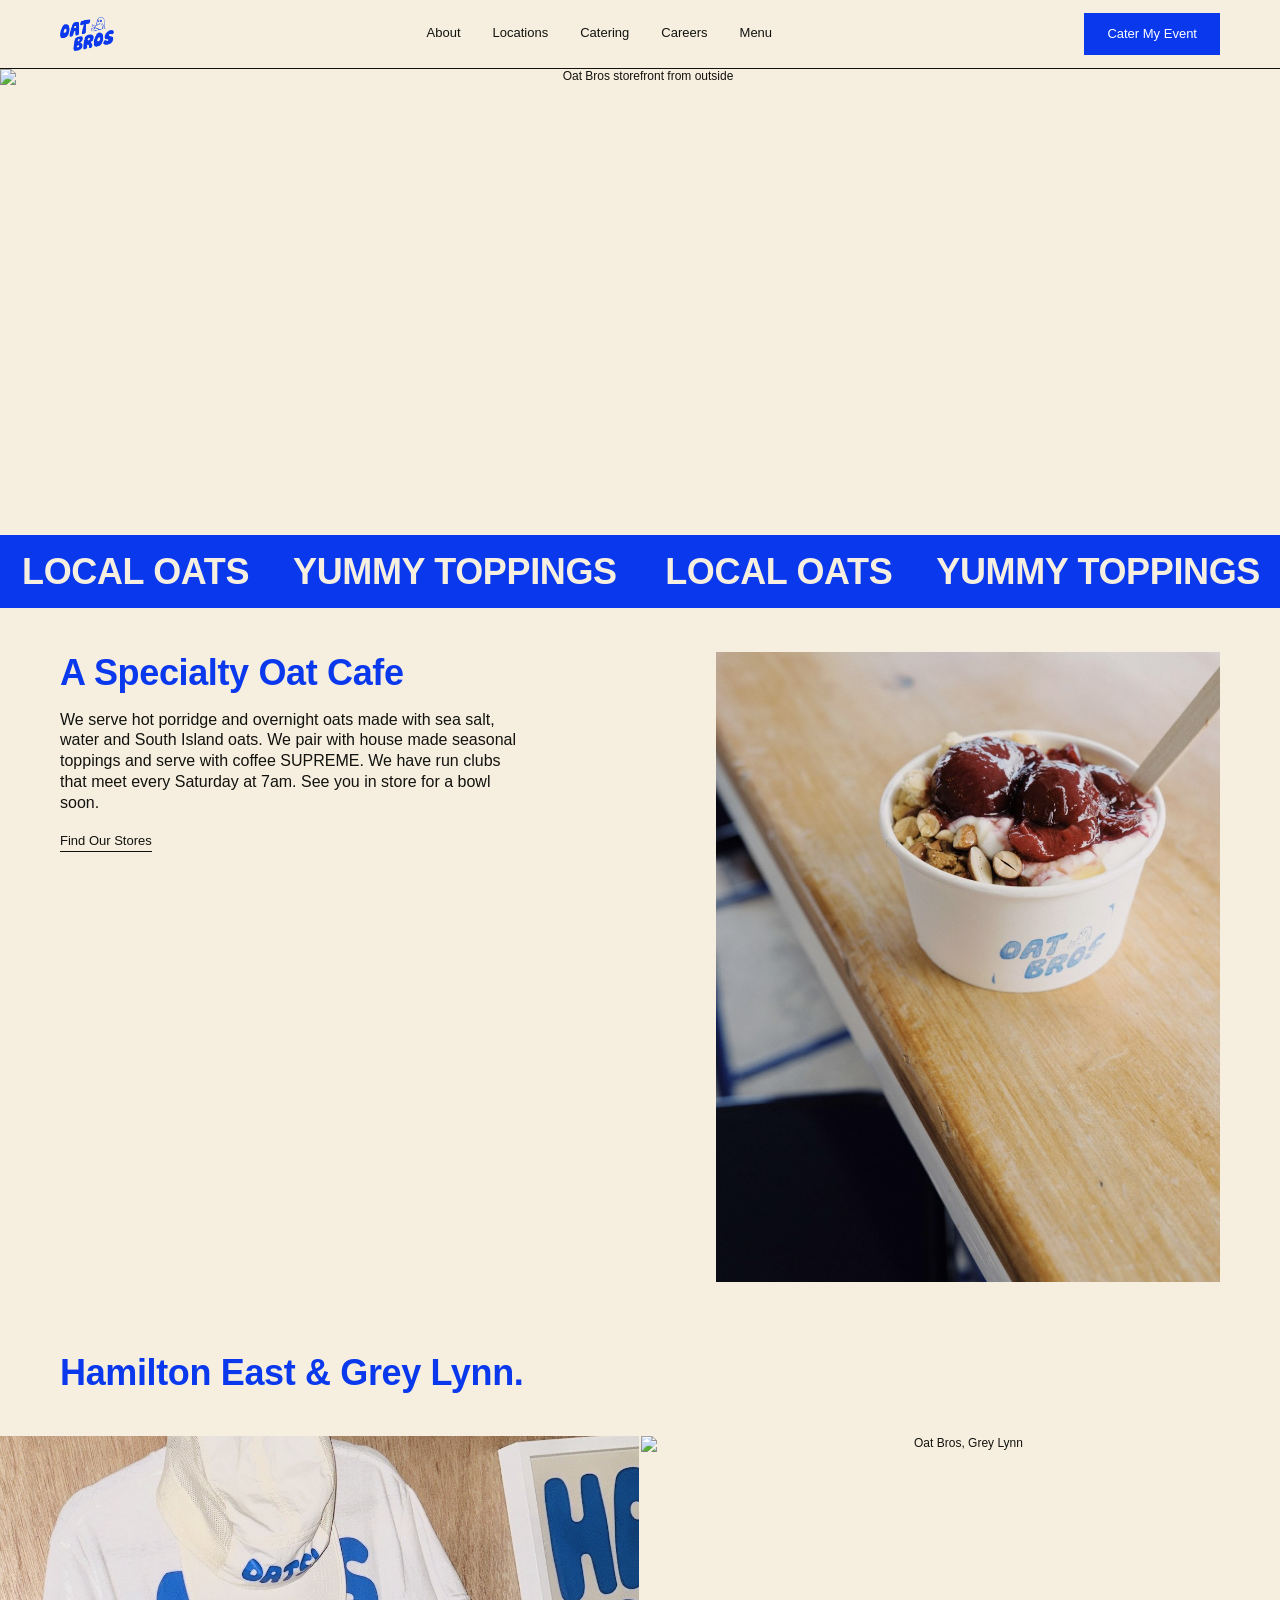
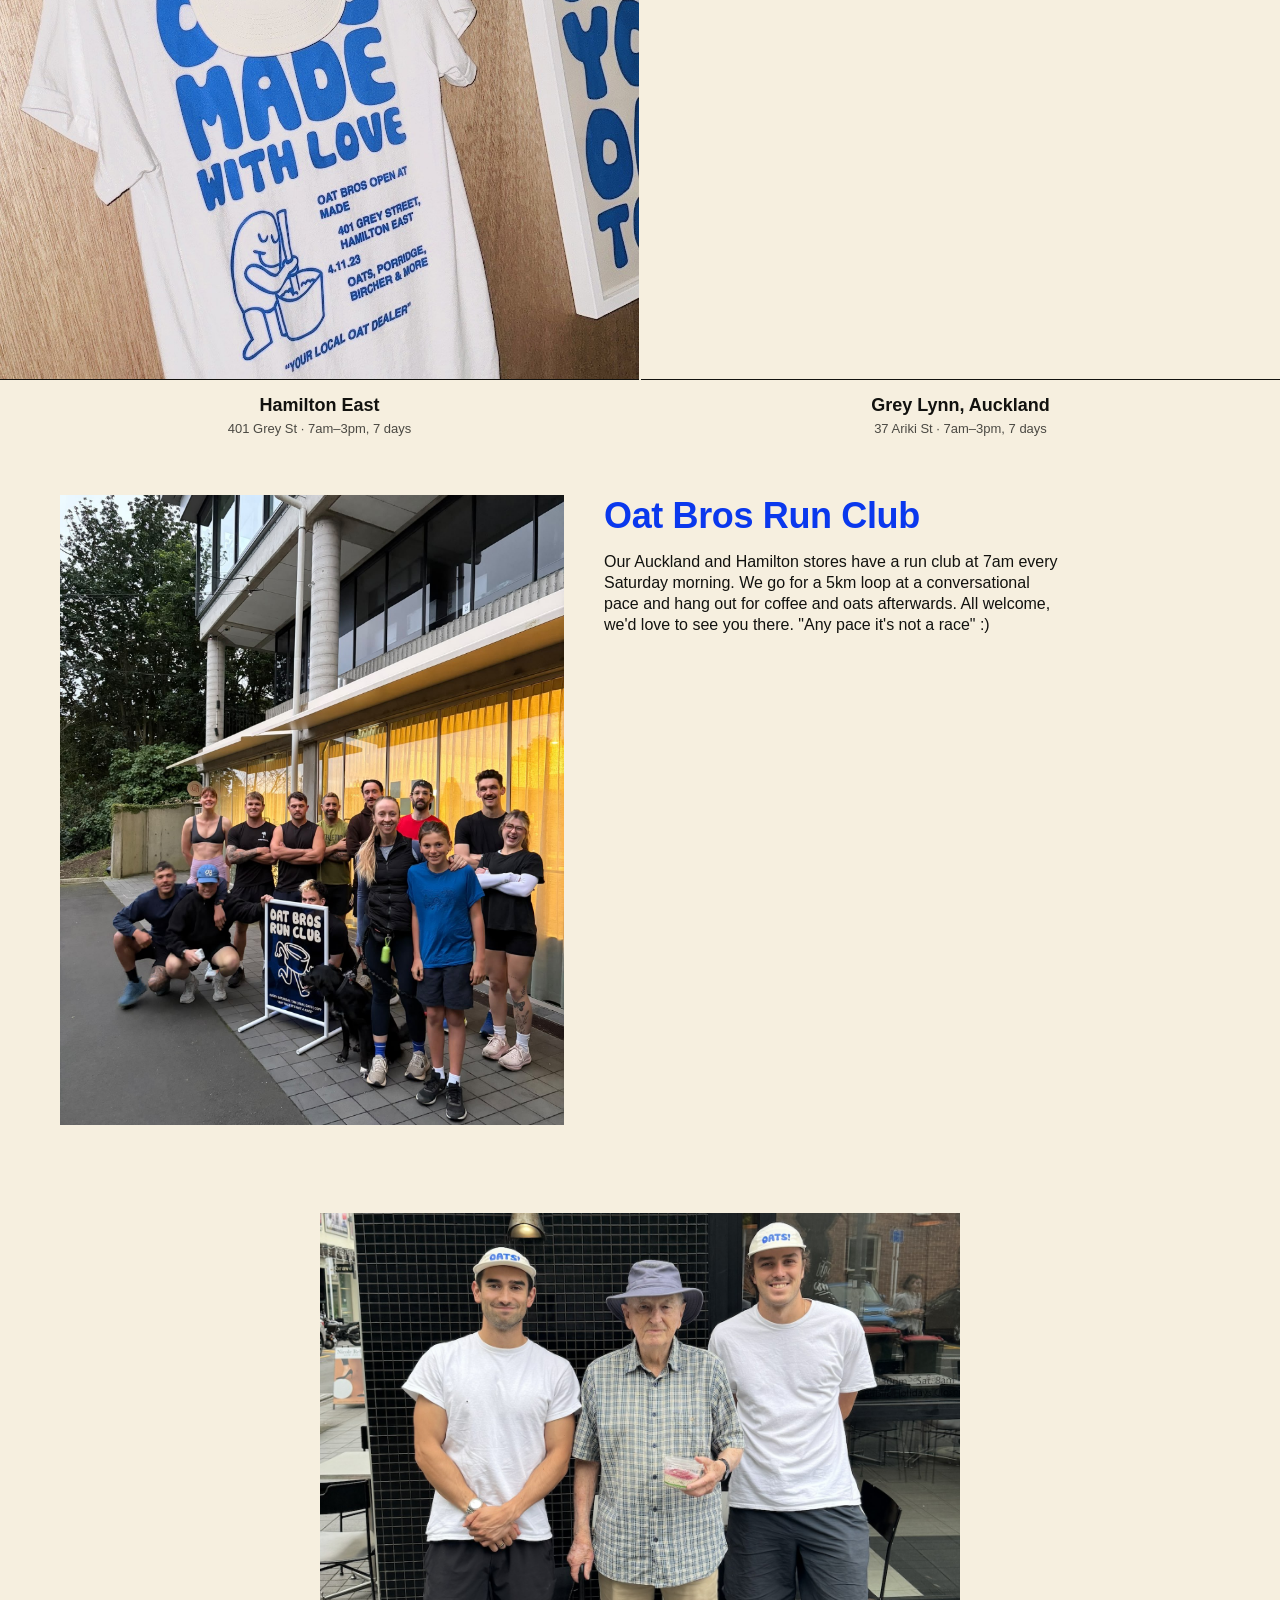
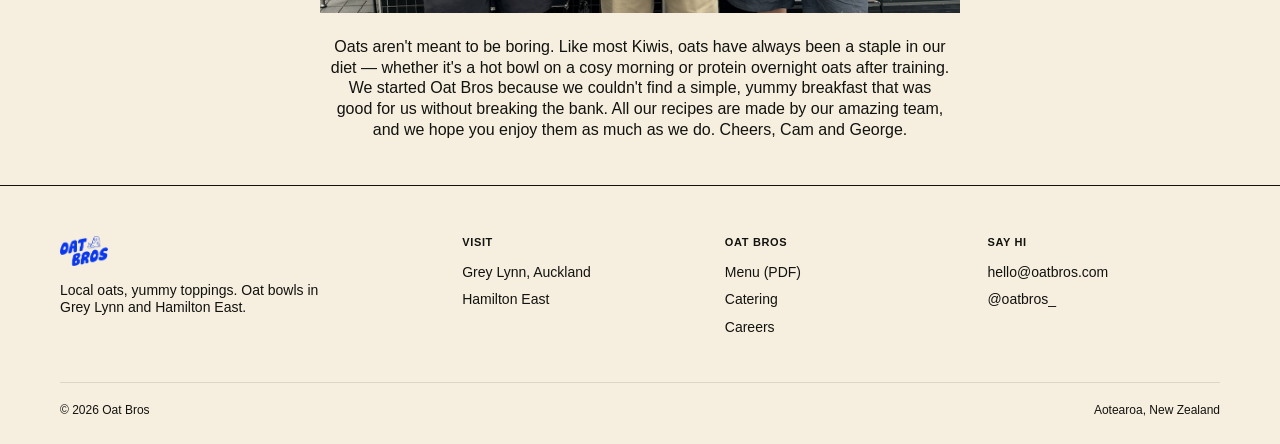
==== index.html @ 848c264b "Add files via upload" ====
<!DOCTYPE html>
<html lang="en">
<head>
<meta charset="UTF-8">
<meta name="viewport" content="width=device-width, initial-scale=1.0">
<title>Oat Bros — Local Oats. Yummy Toppings.</title>
<meta name="description" content="Hot and cold oat bowls and breakfast catering from Oat Bros — Grey Lynn and Hamilton East.">
<link rel="stylesheet" href="styles.css">
</head>
<body>

<header class="site-header">
  <div class="wrap">
    <a href="#top" class="logo"><img src="/oat-bros-logo.png" alt="Oat Bros"></a>
    <nav class="nav">
      <a href="#about">About</a>
      <a href="#locations">Locations</a>
      <a href="catering.html">Catering</a>
      <a href="careers.html">Careers</a>
      <a href="/oat-bros-menu.pdf" target="_blank" rel="noopener">Menu</a>
    </nav>
    <div class="header-cta">
      <a href="catering.html" class="btn btn-solid">Cater My Event</a>
      <button class="nav-toggle" type="button" aria-label="Toggle menu" aria-expanded="false">Menu</button>
    </div>
  </div>
</header>

<div id="top"></div>

<!-- Store photo, full bleed -->
<div class="full-bleed">
  <div class="photo-block hero-photo"><img src="https://lh3.googleusercontent.com/d/1OkxmmoCoTOcYk8L6jcd_DsAcrTyYjWr5=w1800" alt="Oat Bros storefront from outside"></div>
</div>

<!-- Scrolling marquee -->
<div class="marquee">
  <div class="marquee-track">
    <span>LOCAL OATS</span><span>YUMMY TOPPINGS</span>
    <span>LOCAL OATS</span><span>YUMMY TOPPINGS</span>
    <span>LOCAL OATS</span><span>YUMMY TOPPINGS</span>
    <span>LOCAL OATS</span><span>YUMMY TOPPINGS</span>
  </div>
</div>

<!-- About, inset image on the right -->
<section id="about">
  <div class="wrap inset-row img-right">
    <div>
      <h2 class="section-title" style="color:var(--blue);">A Specialty Oat Cafe</h2>
      <p>We serve hot porridge and overnight oats made with sea salt, water and South Island oats. We pair with house made seasonal toppings and serve with coffee SUPREME. We have run clubs that meet every Saturday at 7am. See you in store for a bowl soon.</p>
      <a href="#locations" class="link-arrow">Find Our Stores</a>
    </div>
    <div class="inset-photo"><img src="/oat-bros-bowl-2.jpg" alt="Oat Bros bowl, loaded with toppings"></div>
  </div>
</section>

<!-- Locations, two square full-bleed images -->
<section id="locations" class="section-tight">
  <div class="wrap">
    <h2 class="section-title">Hamilton East & Grey Lynn.</h2>
  </div>
</section>

<div class="full-bleed">
  <div class="location-square-grid">
    <a class="location-block" href="https://maps.google.com/?q=401+Grey+St+Hamilton+East" target="_blank" rel="noopener">
      <div class="photo-block"><img src="/oat-bros-hamilton-v3.jpg" alt="Oat Bros, Hamilton East"></div>
      <div class="location-caption">
        <h3>Hamilton East</h3>
        <p>401 Grey St · 7am–3pm, 7 days</p>
      </div>
    </a>
    <a class="location-block" href="https://maps.google.com/?q=37+Ariki+St+Grey+Lynn+Auckland" target="_blank" rel="noopener">
      <div class="photo-block"><img src="https://lh3.googleusercontent.com/d/19tlBKng0cqEWFcimpjnREJfvPkVw2Rhu=w1200" alt="Oat Bros, Grey Lynn"></div>
      <div class="location-caption">
        <h3>Grey Lynn, Auckland</h3>
        <p>37 Ariki St · 7am–3pm, 7 days</p>
      </div>
    </a>
  </div>
</div>

<!-- Run Club, inset image on the left -->
<section id="run-club">
  <div class="wrap inset-row img-left">
    <div class="inset-photo"><img src="/oat-bros-run-club.jpg" alt="Oat Bros Run Club group photo"></div>
    <div>
      <h2 class="section-title" style="color:var(--blue);">Oat Bros Run Club</h2>
      <p>Our Auckland and Hamilton stores have a run club at 7am every Saturday morning. We go for a 5km loop at a conversational pace and hang out for coffee and oats afterwards. All welcome, we'd love to see you there. "Any pace it's not a race" :)</p>
    </div>
  </div>
</section>

<!-- Second about / story, centered image + paragraph -->
<section id="story" class="story-center">
  <div class="wrap">
    <div class="inset-photo"><img src="/oat-bros-founders.jpg" alt="Oat Bros founders out in Grey Lynn"></div>
    <p>Oats aren't meant to be boring. Like most Kiwis, oats have always been a staple in our diet — whether it's a hot bowl on a cosy morning or protein overnight oats after training. We started Oat Bros because we couldn't find a simple, yummy breakfast that was good for us without breaking the bank. All our recipes are made by our amazing team, and we hope you enjoy them as much as we do. Cheers, Cam and George.</p>
  </div>
</section>

<footer class="site-footer">
  <div class="wrap">
    <div class="footer-grid">
      <div class="footer-col">
        <a href="#top" class="logo"><img src="/oat-bros-logo.png" alt="Oat Bros"></a>
        <p style="margin-top:16px; max-width:260px; color:var(--ink-soft);">Local oats, yummy toppings. Oat bowls in Grey Lynn and Hamilton East.</p>
      </div>
      <div class="footer-col">
        <h5>Visit</h5>
        <a href="#locations">Grey Lynn, Auckland</a>
        <a href="#locations">Hamilton East</a>
      </div>
      <div class="footer-col">
        <h5>Oat Bros</h5>
        <a href="/oat-bros-menu.pdf" target="_blank" rel="noopener">Menu (PDF)</a>
        <a href="catering.html">Catering</a>
        <a href="careers.html">Careers</a>
      </div>
      <div class="footer-col">
        <h5>Say Hi</h5>
        <a href="mailto:hello@oatbros.com">hello@oatbros.com</a>
        <a href="https://instagram.com/oatbros_" target="_blank" rel="noopener">@oatbros_</a>
      </div>
    </div>
    <div class="footer-bottom">
      <span>© 2026 Oat Bros</span>
      <span>Aotearoa, New Zealand</span>
    </div>
  </div>
</footer>

<script>
  var navToggle = document.querySelector('.nav-toggle');
  var siteNav = document.querySelector('.nav');
  if (navToggle && siteNav) {
    navToggle.addEventListener('click', function () {
      var open = siteNav.classList.toggle('nav-open');
      navToggle.setAttribute('aria-expanded', open);
    });
    siteNav.querySelectorAll('a').forEach(function (a) {
      a.addEventListener('click', function () {
        siteNav.classList.remove('nav-open');
        navToggle.setAttribute('aria-expanded', 'false');
      });
    });
  }
</script>

</body>
</html>
---- styles.css ----
/* ===========================================
   Oat Bros — shared styles (v3, simplified)
   Helvetica throughout, no decorative fonts.
   Minimal chrome, hairline dividers, real photography
   carrying the personality instead of CSS ornamentation.
   =========================================== */

:root {
  --blue: #0a38ed; /* Oat Bros brand blue, sampled from logo */
  --blue-dark: #072aad;
  --cream: #f6efdf;
  --paper: #ffffff;
  --ink: #12120f;
  --ink-soft: #12120f; /* body text now black, per global request */
  --line: #ddd6c4;
  --max: 1240px;
}

* { box-sizing: border-box; }
/* overflow-x: clip (not "hidden") on both html and body — "hidden" forces
   the UA to treat the element as a scroll container (which breaks
   position:sticky on .site-header on iOS Safari), while "clip" prevents
   horizontal overflow without creating a scroll container at all. */
html { scroll-behavior: smooth; overflow-x: clip; width: 100%; }

body {
  margin: 0;
  font-family: 'Helvetica Neue', Helvetica, Arial, sans-serif;
  color: var(--ink);
  background: var(--cream);
  line-height: 1.25;
  -webkit-font-smoothing: antialiased;
  overflow-x: clip;
  width: 100%;
}

img { max-width: 100%; display: block; }
a { color: inherit; text-decoration: none; }

.wrap {
  max-width: var(--max);
  margin: 0 auto;
  padding: 0 40px;
}

.eyebrow {
  font-size: 12px;
  text-transform: uppercase;
  letter-spacing: 0.08em;
  font-weight: 700;
  color: var(--ink-soft);
  margin: 0 0 14px;
}

/* ---------- Header ---------- */
.site-header {
  position: sticky;
  top: 0;
  z-index: 50;
  background: var(--cream);
  border-bottom: 1px solid var(--ink);
}
.site-header .wrap {
  display: flex;
  align-items: center;
  justify-content: space-between;
  height: 68px;
}
.logo {
  display: inline-flex;
  align-items: center;
}
.logo img { height: 34px; width: auto; display: block; }
.footer-col .logo img { height: 30px; }
.nav { display: flex; align-items: center; gap: 32px; }
.nav a {
  font-size: 13px;
  color: var(--ink);
  padding: 4px 0;
  border-bottom: 1px solid transparent;
}
.nav a:hover, .nav a.current { border-bottom-color: var(--blue); color: var(--blue); }
.header-cta { display: flex; align-items: center; gap: 22px; }

.nav-toggle {
  display: none;
  background: none;
  border: 1px solid var(--ink);
  padding: 9px 16px;
  font-size: 13px;
  font-weight: 600;
  font-family: inherit;
  cursor: pointer;
  color: var(--ink);
}
.nav-toggle:hover { border-color: var(--blue); color: var(--blue); }

/* ---------- Buttons / links ---------- */
.btn {
  display: inline-flex;
  align-items: center;
  gap: 8px;
  font-weight: 500;
  font-size: 13px;
  padding: 12px 22px;
  border: 1px solid var(--ink);
  cursor: pointer;
  transition: background .15s ease, color .15s ease;
  background: transparent;
  color: var(--ink);
}
.btn-solid { background: var(--blue); color: var(--paper); border-color: var(--blue); }
.btn-solid:hover { background: var(--blue-dark); border-color: var(--blue-dark); }

.link-arrow {
  display: inline-flex;
  align-items: center;
  gap: 6px;
  font-size: 13px;
  border-bottom: 1px solid currentColor;
  padding-bottom: 2px;
}
.link-arrow:hover { opacity: 0.6; }

/* ---------- Hero ---------- */
.hero { padding: 40px 0 32px; }
.hero-statement {
  padding: 44px 0;
  text-align: center;
}
.hero-statement h1 {
  font-size: clamp(38px, 6vw, 68px);
  line-height: 1.05;
  font-weight: 700;
  margin: 0;
  letter-spacing: -0.01em;
  color: var(--blue);
}
.hero-grid {
  display: grid;
  grid-template-columns: 1fr 1fr;
  gap: 50px;
  align-items: center;
}
.hero h1 {
  font-size: clamp(30px, 4vw, 48px);
  line-height: 1.08;
  font-weight: 700;
  margin: 0 0 20px;
  letter-spacing: -0.01em;
  color: var(--blue);
}

/* Full-bleed images — break out of the .wrap container
   (margin trick, not width:100vw, so it can't overshoot the
   real viewport width and cause horizontal scroll on mobile) */
.full-bleed {
  width: auto;
  margin-left: calc(50% - 50vw);
  margin-right: calc(50% - 50vw);
}
.full-bleed .photo-block { aspect-ratio: 2.745/1; } /* 21/9, 15% shorter */
@media (max-width: 900px) {
  .full-bleed .photo-block { aspect-ratio: 0.941/1; } /* 4/5, 15% shorter */
}
.hero-photo { aspect-ratio: 2.09/1; }
@media (max-width: 900px) {
  .hero-photo { aspect-ratio: auto; height: 66.67vh; }
}
.hero .lead {
  font-size: 17px;
  color: var(--ink-soft);
  max-width: 420px;
  margin: 0 0 30px;
}
.hero .cta-row { display: flex; align-items: center; gap: 24px; }
.photo-block {
  aspect-ratio: 4/5;
  display: flex;
  align-items: center;
  justify-content: center;
  color: var(--ink-soft);
  font-size: 12px;
  text-align: center;
  overflow: hidden;
}
.photo-block img { width: 100%; height: 100%; object-fit: cover; border: none; display: block; }

/* Two-up location photos, no borders, no boxed captions */
.location-photos {
  display: grid;
  grid-template-columns: 1fr 1fr;
  gap: 20px;
}
.location-photos .photo-block { aspect-ratio: 4/5; }
.location-simple {
  display: grid;
  grid-template-columns: 1fr 1fr;
  gap: 20px;
  margin-top: 24px;
}
.location-simple h3 { font-size: 18px; font-weight: 700; margin: 0 0 6px; }
.location-simple p { margin: 0; color: var(--ink-soft); font-size: 14px; line-height: 1.25; }
.location-simple a { text-decoration: underline; }
.location-simple a:hover { color: var(--blue); }

/* Menu list */
.menu-tag {
  display: inline-block;
  font-size: 10px;
  text-transform: uppercase;
  letter-spacing: 0.06em;
  font-weight: 700;
  color: var(--blue);
  border: 1px solid var(--blue);
  padding: 2px 8px;
  margin-left: 10px;
  vertical-align: middle;
}

/* ---------- Marquee ---------- */
.marquee {
  overflow: hidden;
  background: var(--blue);
  white-space: nowrap;
}
.marquee-track {
  display: inline-block;
  padding: 14px 0;
  animation: marquee 26s linear infinite;
}
.marquee-track span {
  font-weight: 700;
  font-size: clamp(26px, 3vw, 36px);
  text-transform: uppercase;
  letter-spacing: -0.01em;
  color: var(--cream);
  margin: 0 22px;
}
@keyframes marquee {
  from { transform: translateX(0); }
  to { transform: translateX(-50%); }
}

/* Split row — text on one side, photo bleeding to the outer edge */
.split-bleed {
  width: auto;
  margin-left: calc(50% - 50vw);
  margin-right: calc(50% - 50vw);
  display: grid;
  grid-template-columns: 1fr 1fr;
  align-items: stretch;
  padding-left: max(40px, calc((100vw - 1240px) / 2 + 40px));
}
.split-bleed .text-col {
  display: flex;
  flex-direction: column;
  justify-content: flex-start;
  gap: 20px;
  padding: 40px 60px 40px 0;
  max-width: 520px;
}
.split-bleed .text-col h2 {
  text-transform: uppercase;
  font-weight: 700;
  font-size: clamp(24px, 2.6vw, 32px);
  letter-spacing: 0.01em;
  margin: 0;
  color: var(--blue);
}
.split-bleed .text-col p { margin: 0; color: var(--ink-soft); font-size: 16px; line-height: 1.35; }
.split-bleed .text-col .link-arrow { text-transform: uppercase; align-self: flex-start; }
.split-bleed .img-col { overflow: hidden; min-height: 480px; }
.split-bleed .img-col img { width: 100%; height: 100%; object-fit: cover; display: block; }
@media (max-width: 900px) {
  .split-bleed { grid-template-columns: 1fr; padding-left: 0; }
  .split-bleed .text-col { padding: 40px 22px; max-width: none; }
  .split-bleed .img-col { min-height: 340px; }
}

/* ---------- Inset image + text rows (About / Catering) ---------- */
.inset-row {
  display: grid;
  grid-template-columns: 1fr 1fr;
  gap: 40px;
  align-items: start;
}
.inset-row.img-left { grid-template-columns: 0.9fr 1.1fr; }
.inset-row.img-left .inset-photo { order: 0; }
.inset-row.img-right { grid-template-columns: 1.1fr 0.9fr; }
.inset-row.img-right .inset-photo { order: 2; }
.inset-photo { aspect-ratio: 4/5; overflow: hidden; }
.inset-photo img { width: 100%; height: 100%; object-fit: cover; display: block; }
.inset-row h2 { margin-bottom: 18px; }
.inset-row p { color: var(--ink-soft); font-size: 16px; line-height: 1.3; max-width: 460px; }

/* Centered story block */
.story-center { text-align: center; }
.story-center .inset-photo {
  aspect-ratio: 16/10;
  max-width: 640px;
  margin: 0 auto 24px;
}
.story-center p {
  max-width: 620px;
  margin: 0 auto;
  color: var(--ink-soft);
  font-size: 16px;
  line-height: 1.3;
}

/* Square full-bleed location images + clickable captions (one hover unit) */
.location-square-grid {
  display: grid;
  grid-template-columns: 1fr 1fr;
  gap: 2px;
}
.location-block {
  display: block;
  color: inherit;
  text-align: center;
}
.location-block .photo-block {
  aspect-ratio: 1.176/1; /* 1/1, 15% shorter */
  position: relative;
}
.location-block .location-caption {
  padding: 14px 20px;
  border-top: 1px solid var(--ink);
  transition: background .2s ease, color .2s ease;
}
.location-block:hover .location-caption { background: var(--blue); color: var(--cream); }
.location-caption h3 { font-size: 18px; font-weight: 700; margin: 0 0 4px; }
.location-caption p { margin: 0; font-size: 13px; opacity: 0.75; }

/* ---------- Sections ---------- */
section { padding: 44px 0; }
.section-tight { padding: 26px 0; }
h2.section-title {
  font-size: clamp(26px, 3vw, 36px);
  margin: 0 0 16px;
  line-height: 1.15;
  font-weight: 700;
  max-width: 700px;
  letter-spacing: -0.01em;
  color: var(--blue);
}
.section-lead {
  font-size: 17px;
  color: var(--ink-soft);
  max-width: 560px;
  margin: 0 0 36px;
  line-height: 1.25;
}

/* Photo grid — simple two-up */
.photo-grid {
  display: grid;
  grid-template-columns: 1fr 1fr;
  gap: 20px;
}

/* Product / offering rows */
.offer-row {
  display: grid;
  grid-template-columns: 1fr 1.3fr;
  gap: 44px;
  align-items: center;
  padding: 48px 0;
  border-top: 1px solid var(--line);
}
.offer-row:last-of-type { border-bottom: 1px solid var(--line); }
.offer-row.reverse { grid-template-columns: 1.3fr 1fr; }
.offer-row.reverse .offer-photo { order: 2; }
.offer-row h3 { font-size: 24px; margin: 0 0 12px; font-weight: 700; }
.offer-row p { color: var(--ink-soft); font-size: 15px; max-width: 420px; margin: 0 0 18px; }
.offer-photo { aspect-ratio: 5/4; display:flex; align-items:center; justify-content:center; color: var(--ink-soft); font-size:12px; text-align:center; overflow: hidden; }
.offer-photo img { width: 100%; height: 100%; object-fit: cover; border: none; display: block; }

/* Simple list rows for menu items */
.list-row {
  display: flex;
  justify-content: space-between;
  align-items: baseline;
  gap: 20px;
  padding: 20px 0;
  border-bottom: 1px solid var(--line);
}
.list-row:first-of-type { border-top: 1px solid var(--line); }
.list-row h4 { margin: 0 0 4px; font-size: 16px; font-weight: 700; }
.list-row p { margin: 0; color: var(--ink-soft); font-size: 14px; }
.list-row .price { font-weight: 500; white-space: nowrap; font-size: 13px; color: var(--ink-soft); }

/* Plain statement band */
.statement {
  border-top: 1px solid var(--blue);
  border-bottom: 1px solid var(--blue);
  padding: 50px 0;
  text-align: center;
}
.statement p {
  font-size: clamp(20px, 2.6vw, 30px);
  font-weight: 700;
  max-width: 720px;
  margin: 0 auto;
  line-height: 1.3;
  color: var(--blue);
}

/* Steps */
.steps { display: grid; grid-template-columns: repeat(4, 1fr); gap: 30px; }
.step-num { font-size: 13px; color: var(--ink-soft); margin-bottom: 8px; }
.steps h4 { font-size: 15px; font-weight: 700; margin: 0 0 6px; }
.steps p { color: var(--ink-soft); font-size: 14px; margin: 0; }

/* Locations */
.location-row {
  padding: 32px 0;
  border-top: 1px solid var(--line);
  display: grid;
  grid-template-columns: 1fr 1fr 1fr;
  gap: 20px;
  align-items: baseline;
}
.location-row:last-of-type { border-bottom: 1px solid var(--line); }
.location-row .badge {
  font-size: 11px;
  text-transform: uppercase;
  letter-spacing: 0.06em;
  font-weight: 700;
  color: var(--ink-soft);
}
.location-row h3 { font-size: 22px; margin: 6px 0 0; font-weight: 700; }
.location-row .addr { font-size: 15px; }
.location-row .hours { color: var(--ink-soft); font-size: 14px; }

/* Contact / forms */
.form-field { margin-bottom: 18px; }
.form-field label {
  display: block;
  font-size: 12px;
  text-transform: uppercase;
  letter-spacing: 0.06em;
  font-weight: 700;
  margin-bottom: 6px;
  color: var(--ink-soft);
}
.form-field input,
.form-field select,
.form-field textarea {
  width: 100%;
  padding: 10px 0;
  border: none;
  border-bottom: 1px solid var(--ink);
  border-radius: 0;
  background: transparent;
  font-family: 'Helvetica Neue', Helvetica, Arial, sans-serif;
  font-size: 15px;
  color: var(--ink);
}
.form-field input:focus,
.form-field select:focus,
.form-field textarea:focus { outline: none; border-bottom-color: var(--blue); }
.form-field textarea { resize: vertical; min-height: 90px; }
.form-note { font-size: 12px; color: var(--ink-soft); margin-top: 16px; }
.grid-2 { display: grid; grid-template-columns: 1fr 1fr; gap: 0 30px; }

.contact-panel { border-top: 1px solid var(--ink); padding-top: 30px; }
.contact-panel h3 { font-size: 12px; text-transform: uppercase; letter-spacing: 0.06em; margin: 0 0 8px; font-weight: 700; }
.contact-panel p { color: var(--ink-soft); margin: 0 0 26px; font-size: 15px; }
.contact-panel a { text-decoration: underline; }
.contact-panel a:hover { color: var(--blue); }

/* Footer */
.site-footer { border-top: 1px solid var(--ink); padding: 50px 0 26px; }
.footer-grid {
  display: grid;
  grid-template-columns: 1.6fr 1fr 1fr 1fr;
  gap: 30px;
  padding-bottom: 36px;
}
.footer-col h5 {
  text-transform: uppercase;
  font-size: 11px;
  letter-spacing: 0.06em;
  color: var(--ink-soft);
  margin: 0 0 14px;
  font-weight: 700;
}
.footer-col a, .footer-col p { display: block; color: var(--ink); font-size: 14px; margin-bottom: 10px; }
.footer-col a:hover { color: var(--blue); }
.footer-bottom {
  display: flex;
  justify-content: space-between;
  align-items: center;
  padding-top: 20px;
  border-top: 1px solid var(--line);
  font-size: 12px;
  color: var(--ink-soft);
  flex-wrap: wrap;
  gap: 10px;
}

/* Mobile */
@media (max-width: 900px) {
  .wrap { padding: 0 20px; }
  .hero-grid { grid-template-columns: 1fr; }
  .photo-grid { grid-template-columns: 1fr; }
  .offer-row, .offer-row.reverse { grid-template-columns: 1fr; }
  .offer-row.reverse .offer-photo { order: 0; }
  .steps { grid-template-columns: 1fr 1fr; }
  .location-row { grid-template-columns: 1fr; gap: 6px; }
  .footer-grid { grid-template-columns: 1fr 1fr; }
  .grid-2 { grid-template-columns: 1fr; }
  .site-header .wrap { position: relative; }
  .nav {
    display: none;
    position: absolute;
    top: 100%;
    left: 0;
    right: 0;
    flex-direction: column;
    align-items: flex-start;
    gap: 16px;
    background: var(--cream);
    border-bottom: 1px solid var(--ink);
    padding: 18px 20px 24px;
    z-index: 60;
  }
  .nav.nav-open { display: flex; }
  .nav-toggle { display: inline-block; }
  .inset-row, .inset-row.img-left, .inset-row.img-right { grid-template-columns: 1fr; gap: 30px; }
  .inset-row .inset-photo { order: 0 !important; }
  .location-square-grid, .location-captions { grid-template-columns: 1fr; }
}
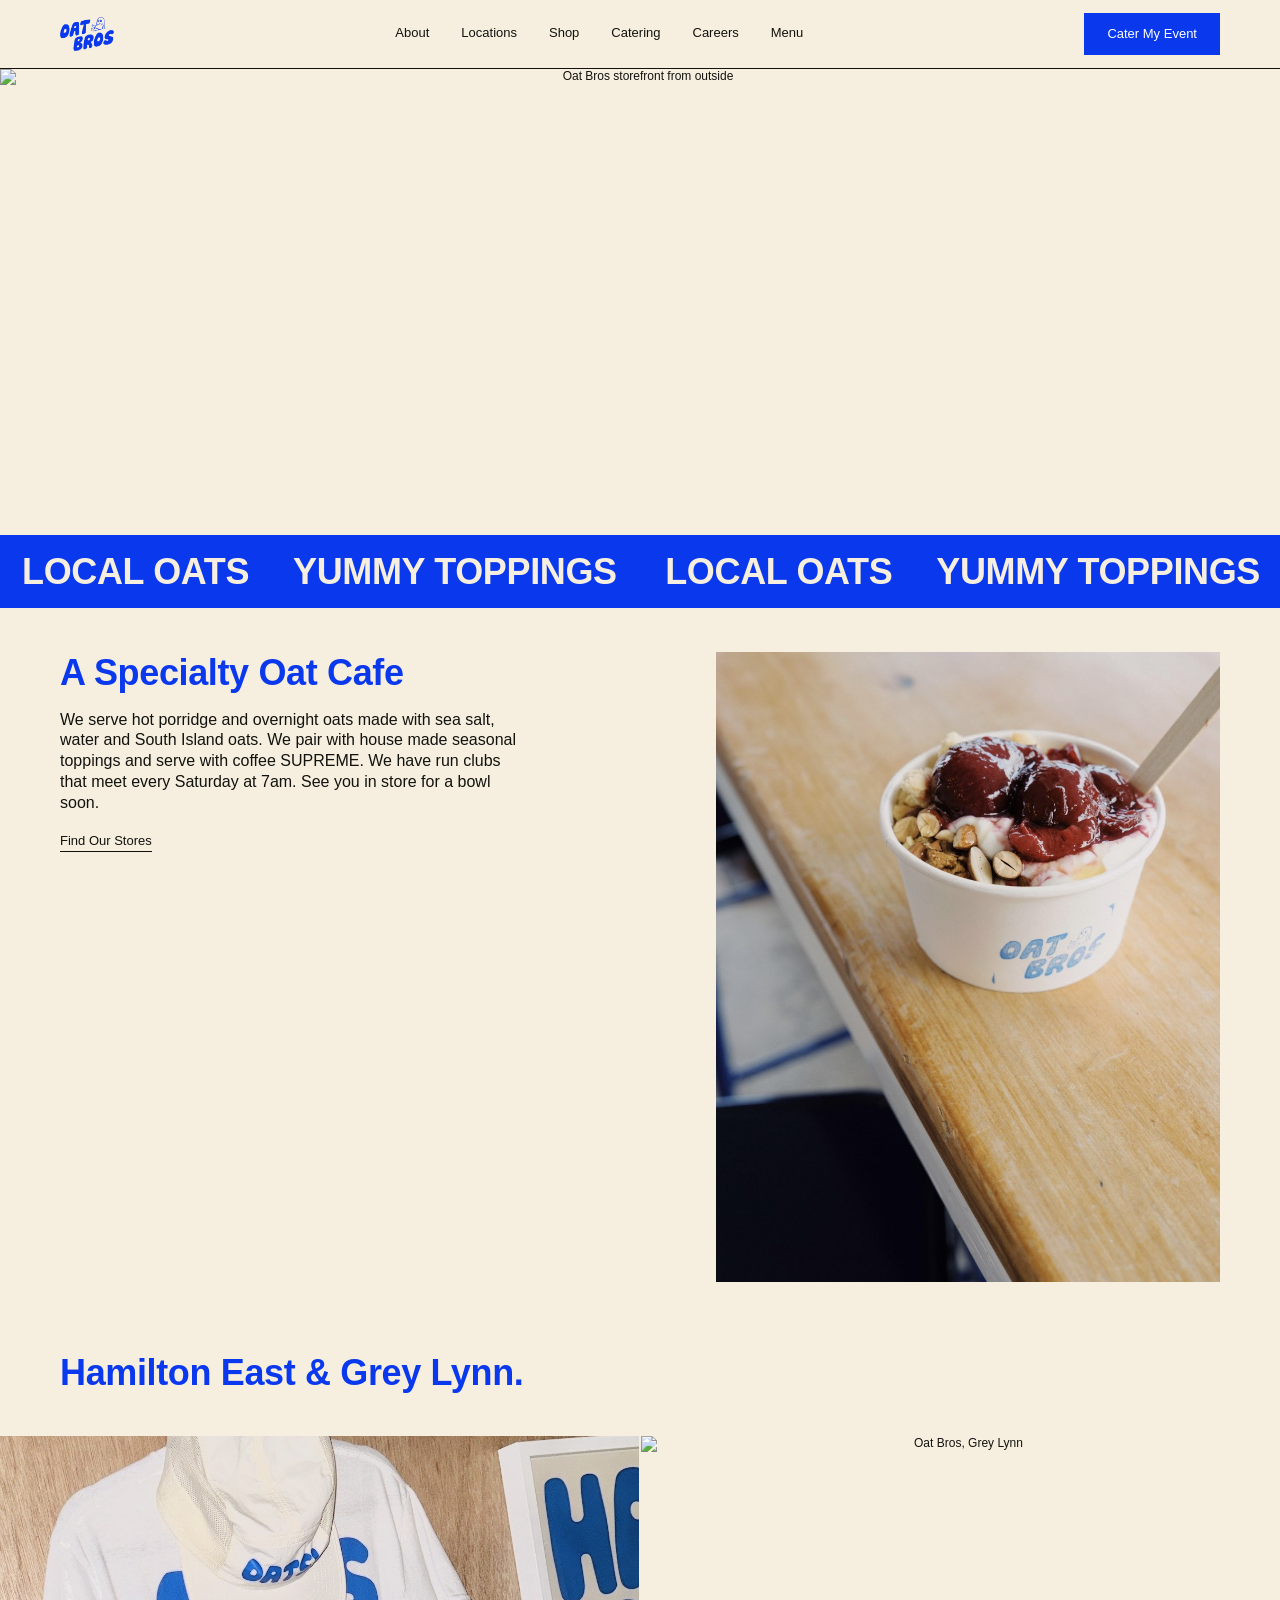
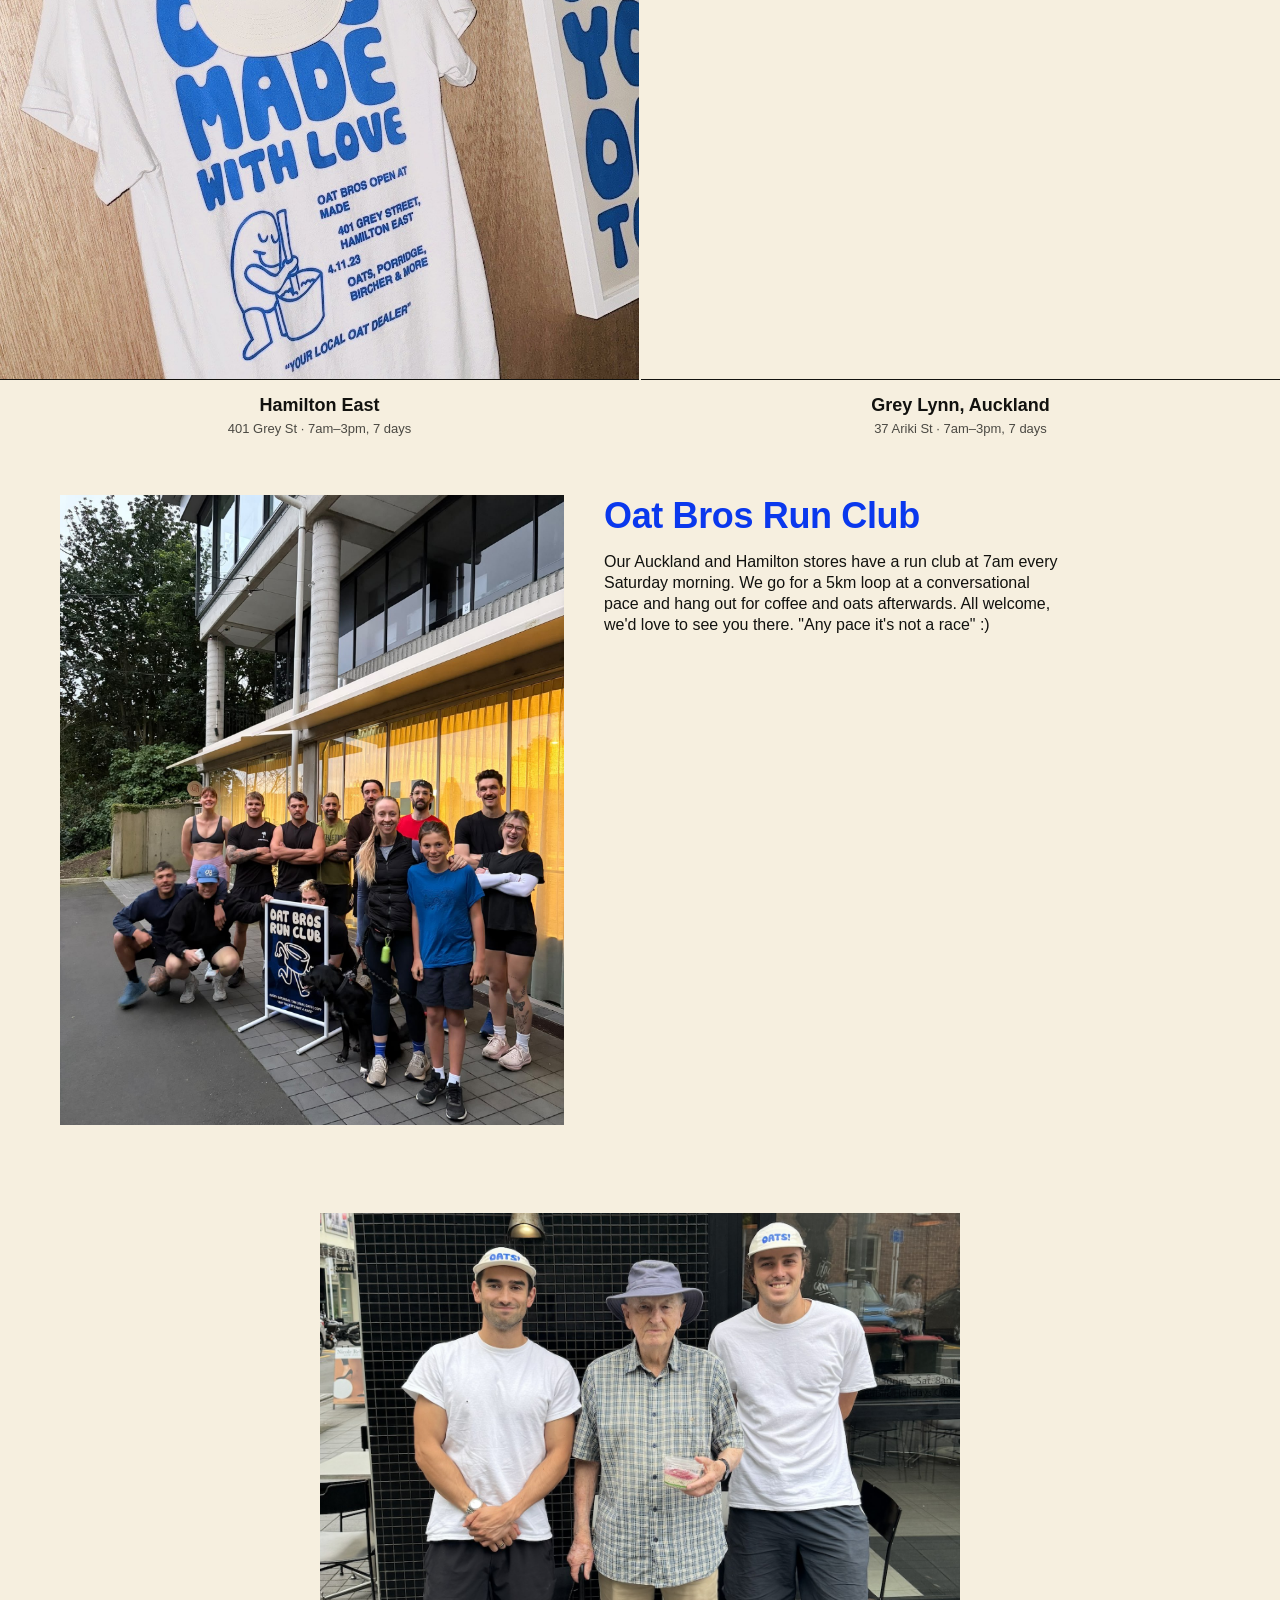
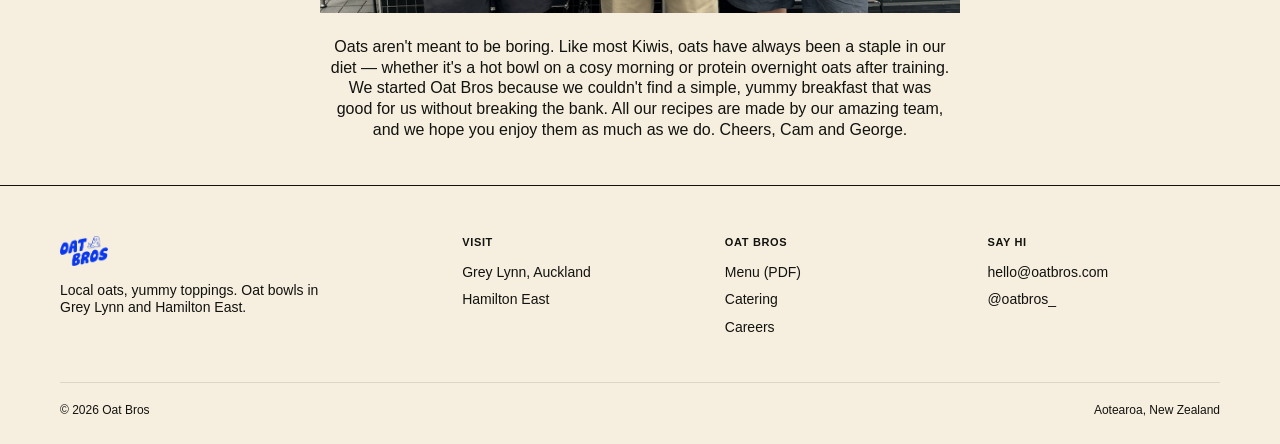
==== commit 8d52a5be: "Add Shop link to nav" ====
--- a/index.html
+++ b/index.html
@@ -1,4 +1,5 @@
 <!DOCTYPE html>
+<!-- trigger deploy -->
 <html lang="en">
 <head>
 <meta charset="UTF-8">
@@ -15,6 +16,7 @@
     <nav class="nav">
       <a href="#about">About</a>
       <a href="#locations">Locations</a>
+      <a href="shop.html">Shop</a>
       <a href="catering.html">Catering</a>
       <a href="careers.html">Careers</a>
       <a href="/oat-bros-menu.pdf" target="_blank" rel="noopener">Menu</a>
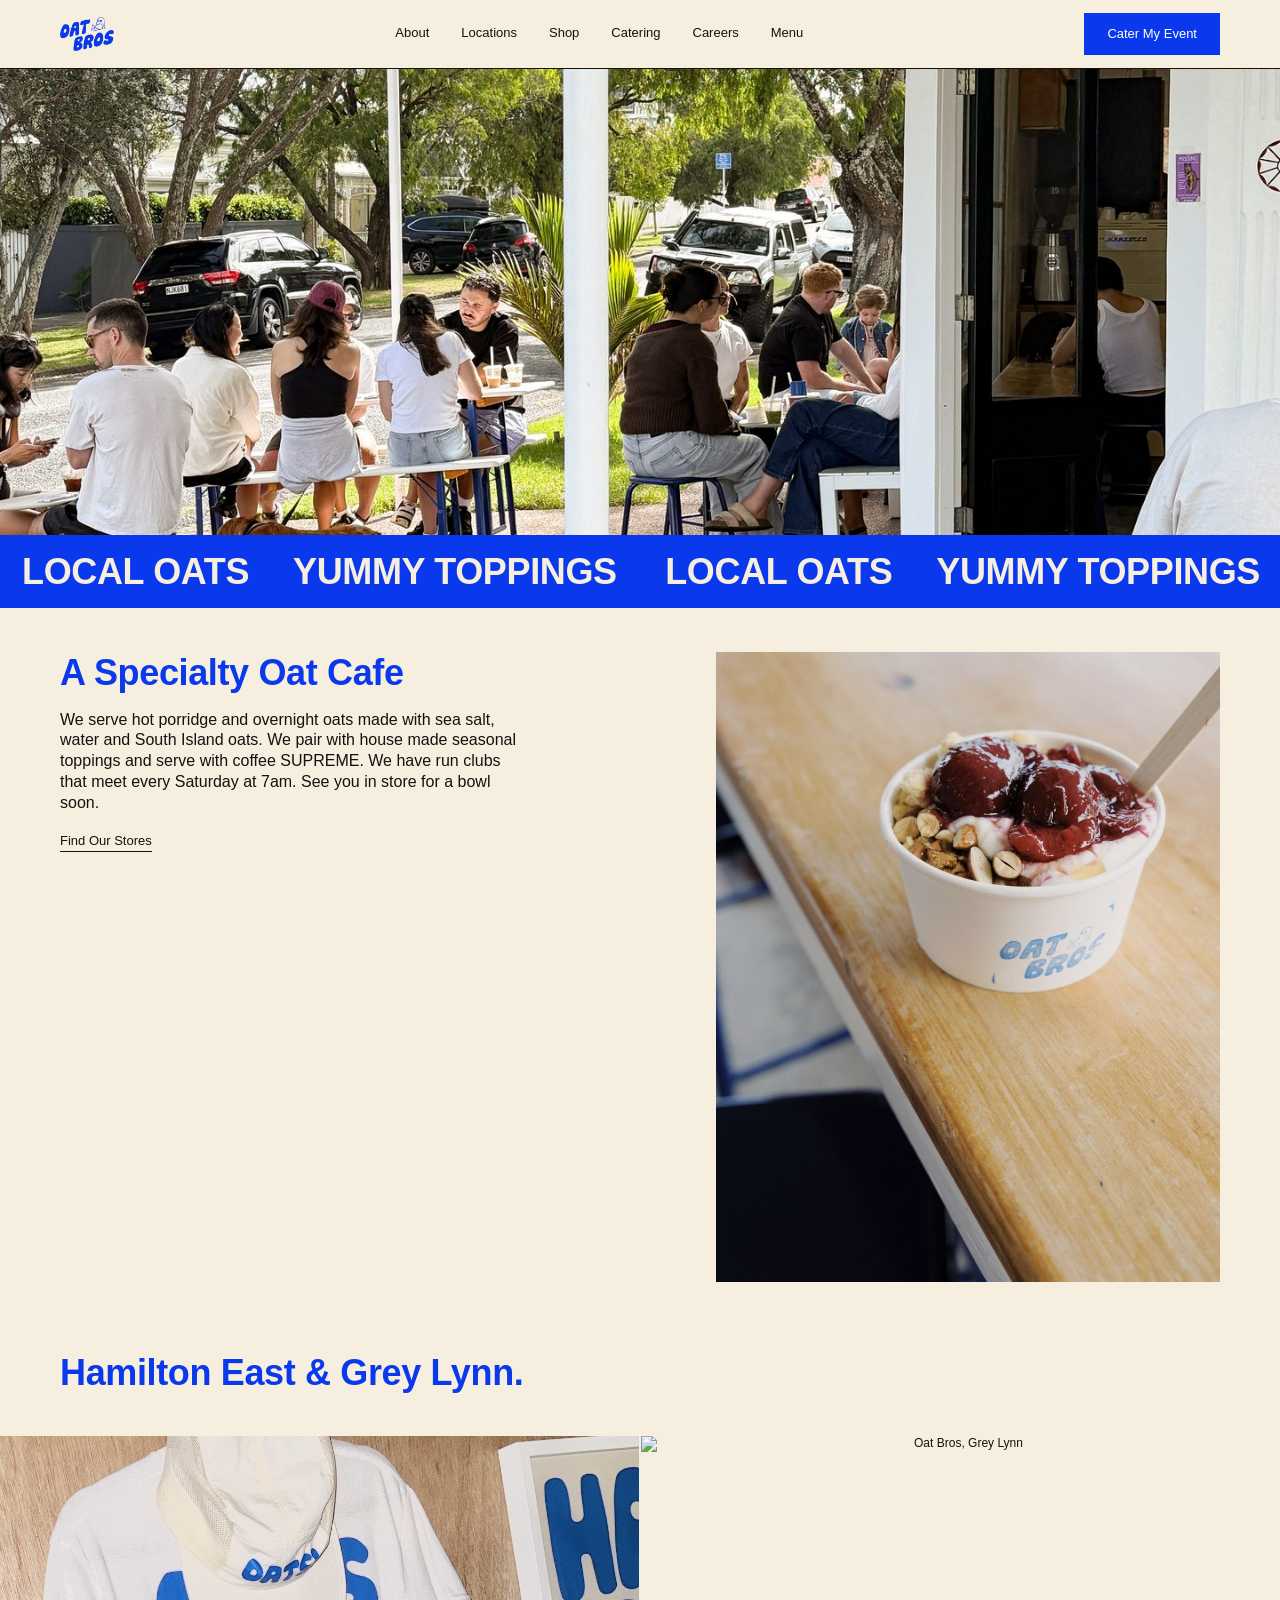
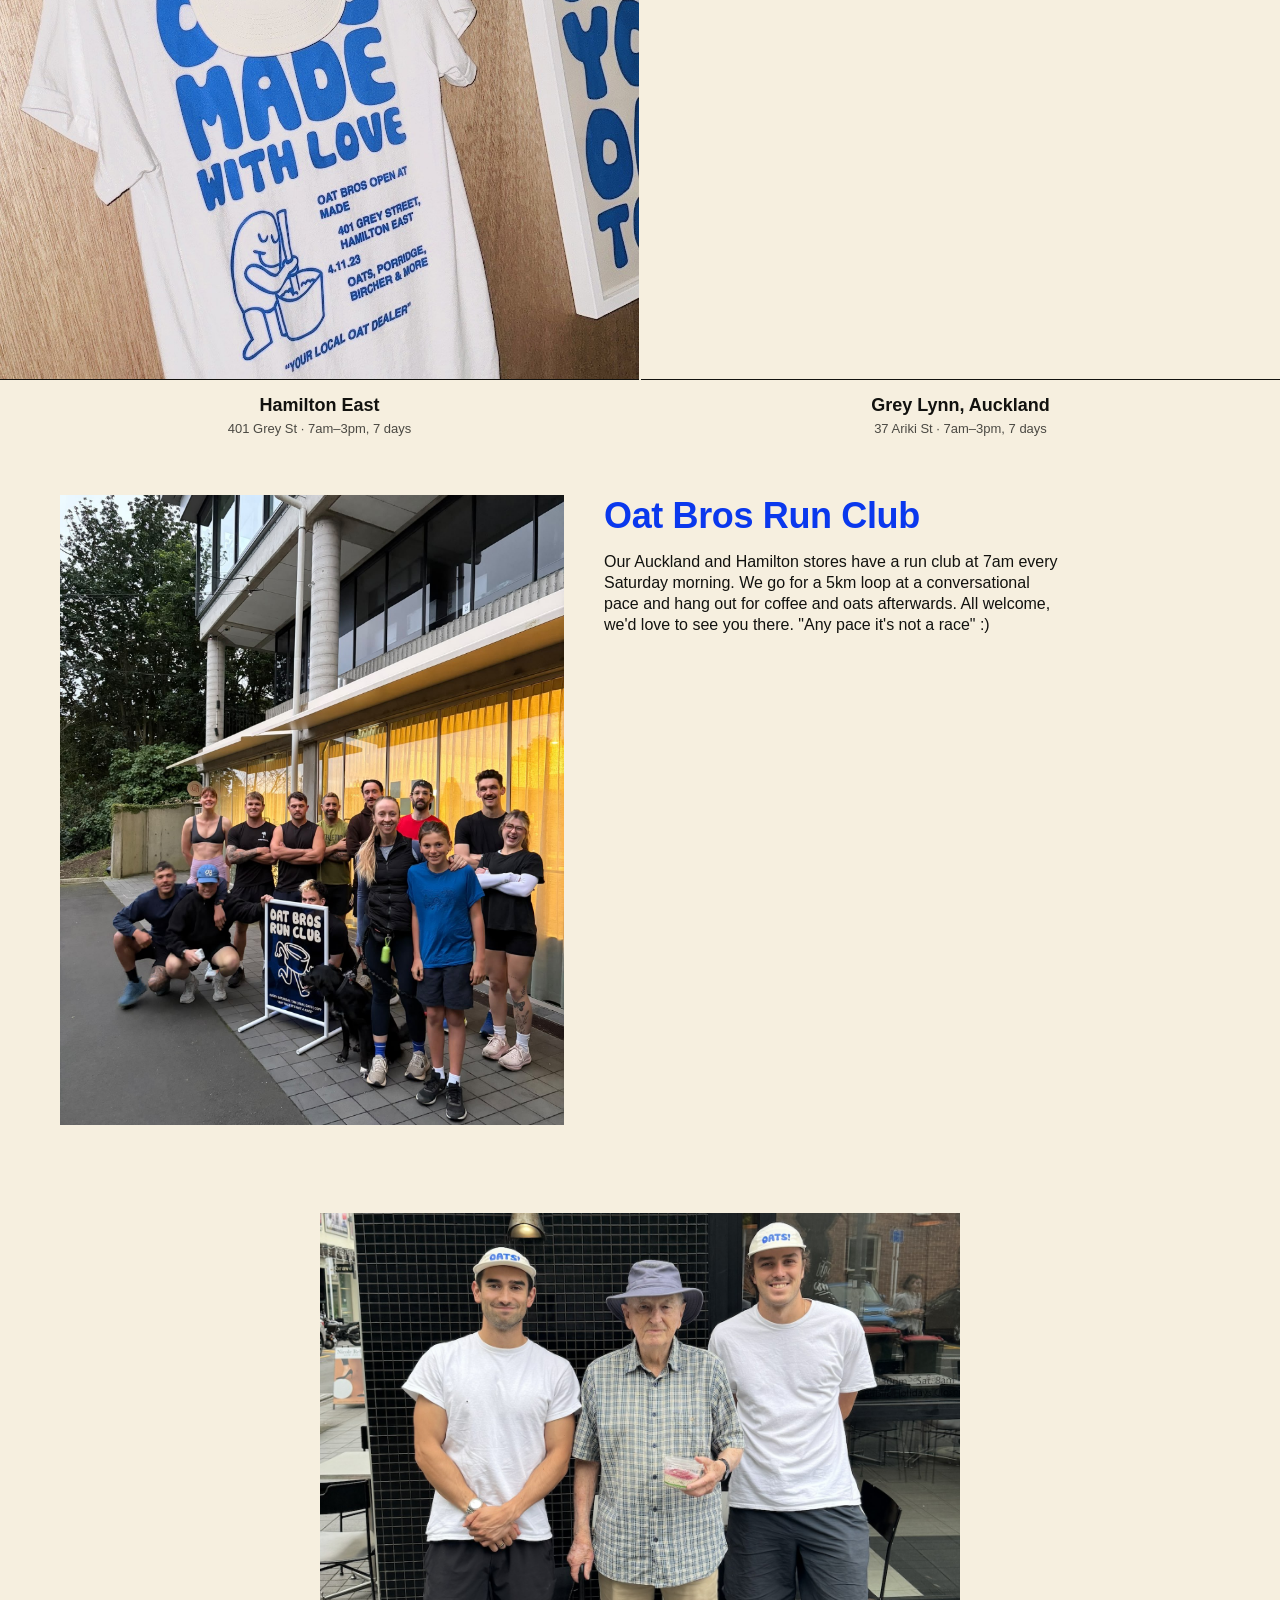
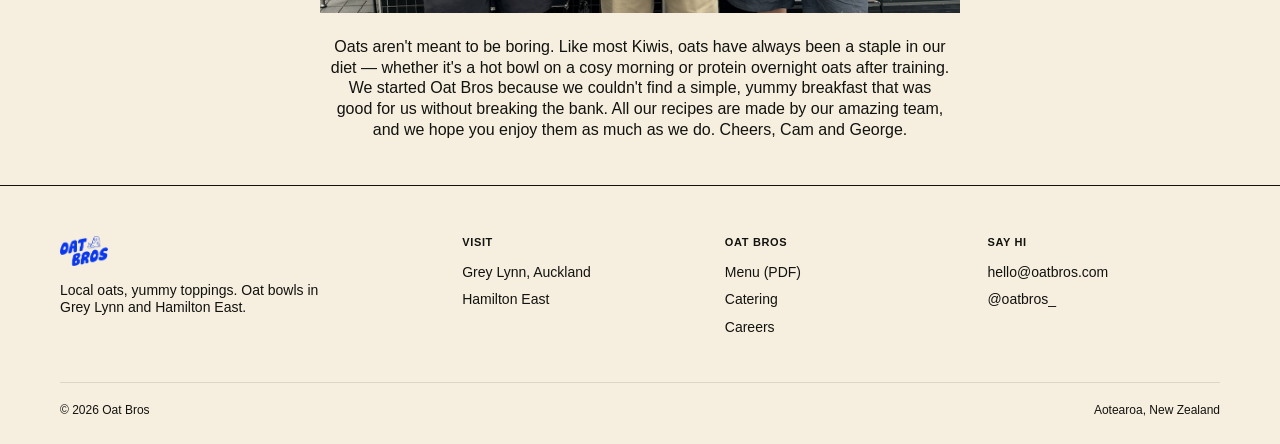
==== commit 6f672395: "Host storefront hero photo locally (Drive link was dead)" ====
--- a/index.html
+++ b/index.html
@@ -32,7 +32,7 @@
 
 <!-- Store photo, full bleed -->
 <div class="full-bleed">
-  <div class="photo-block hero-photo"><img src="https://lh3.googleusercontent.com/d/1OkxmmoCoTOcYk8L6jcd_DsAcrTyYjWr5=w1800" alt="Oat Bros storefront from outside"></div>
+  <div class="photo-block hero-photo"><img src="/oat-bros-storefront.jpg" alt="Oat Bros storefront from outside"></div>
 </div>
 
 <!-- Scrolling marquee -->
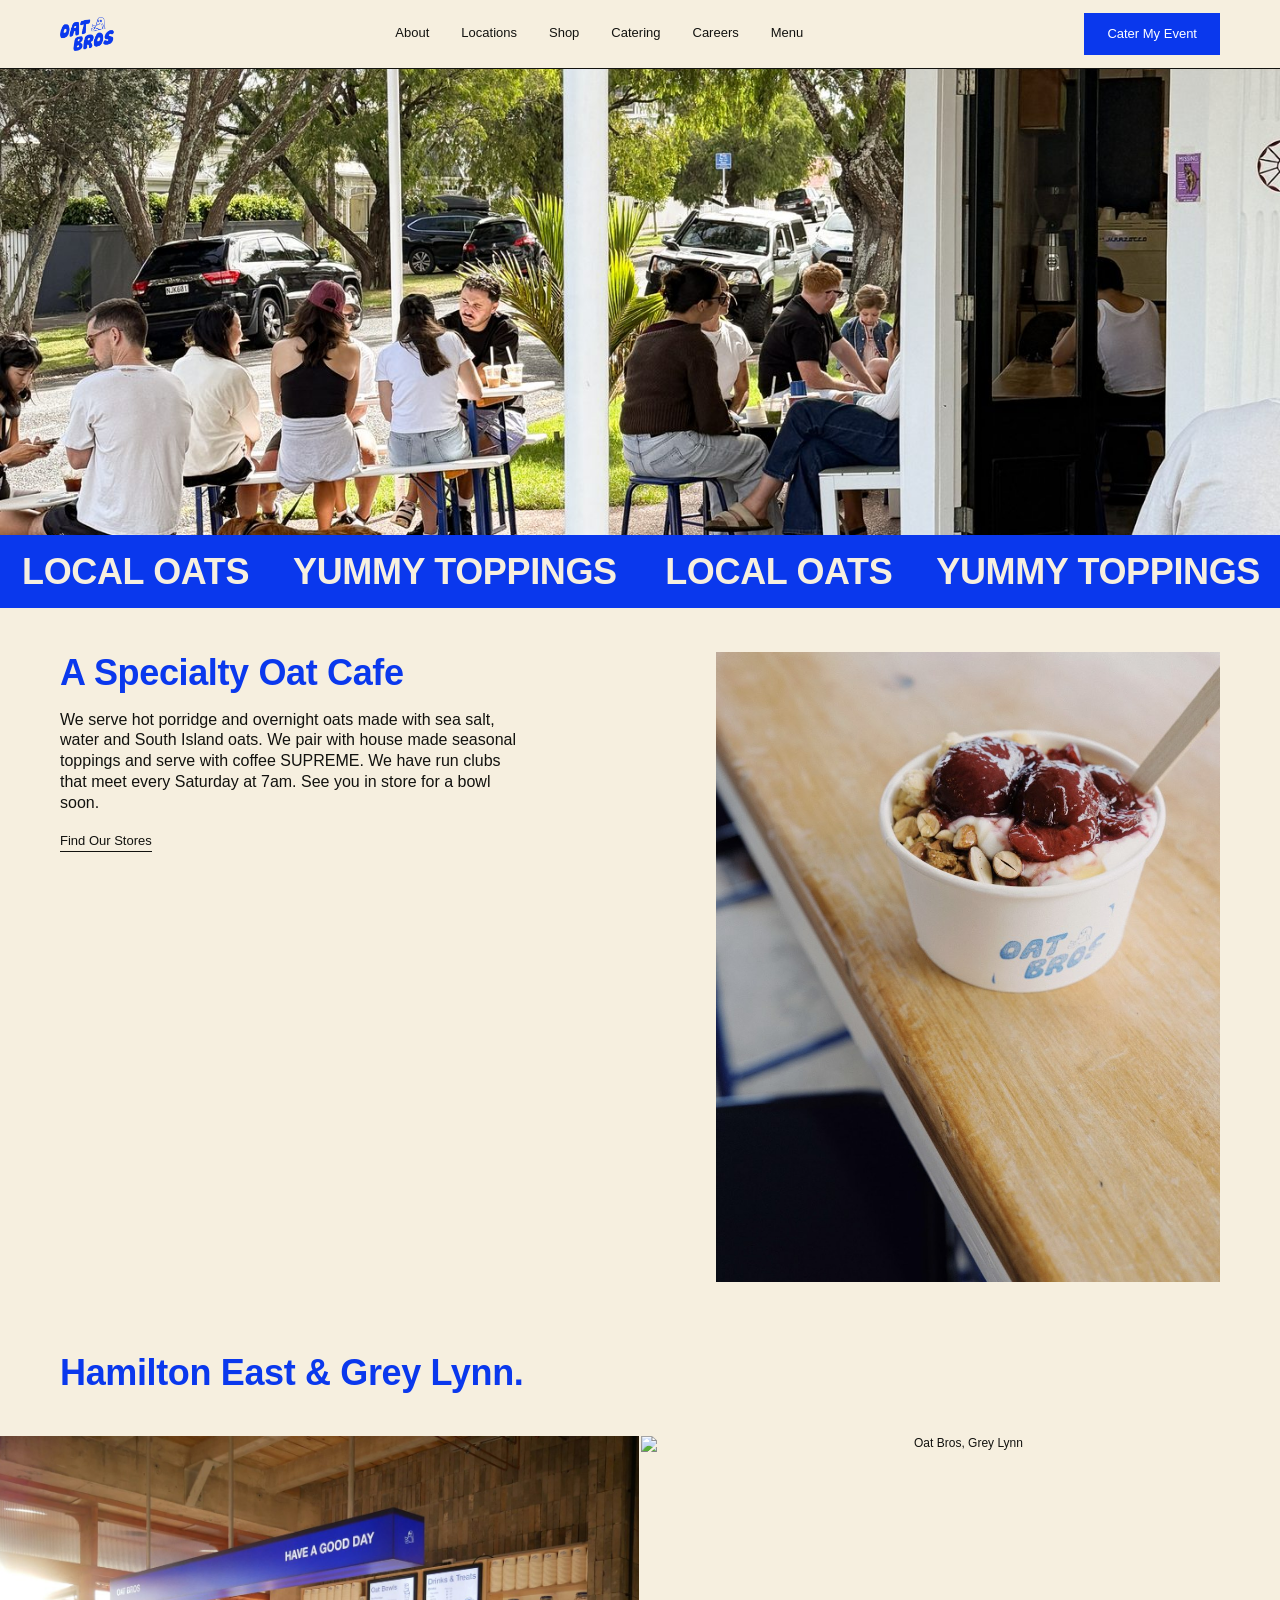
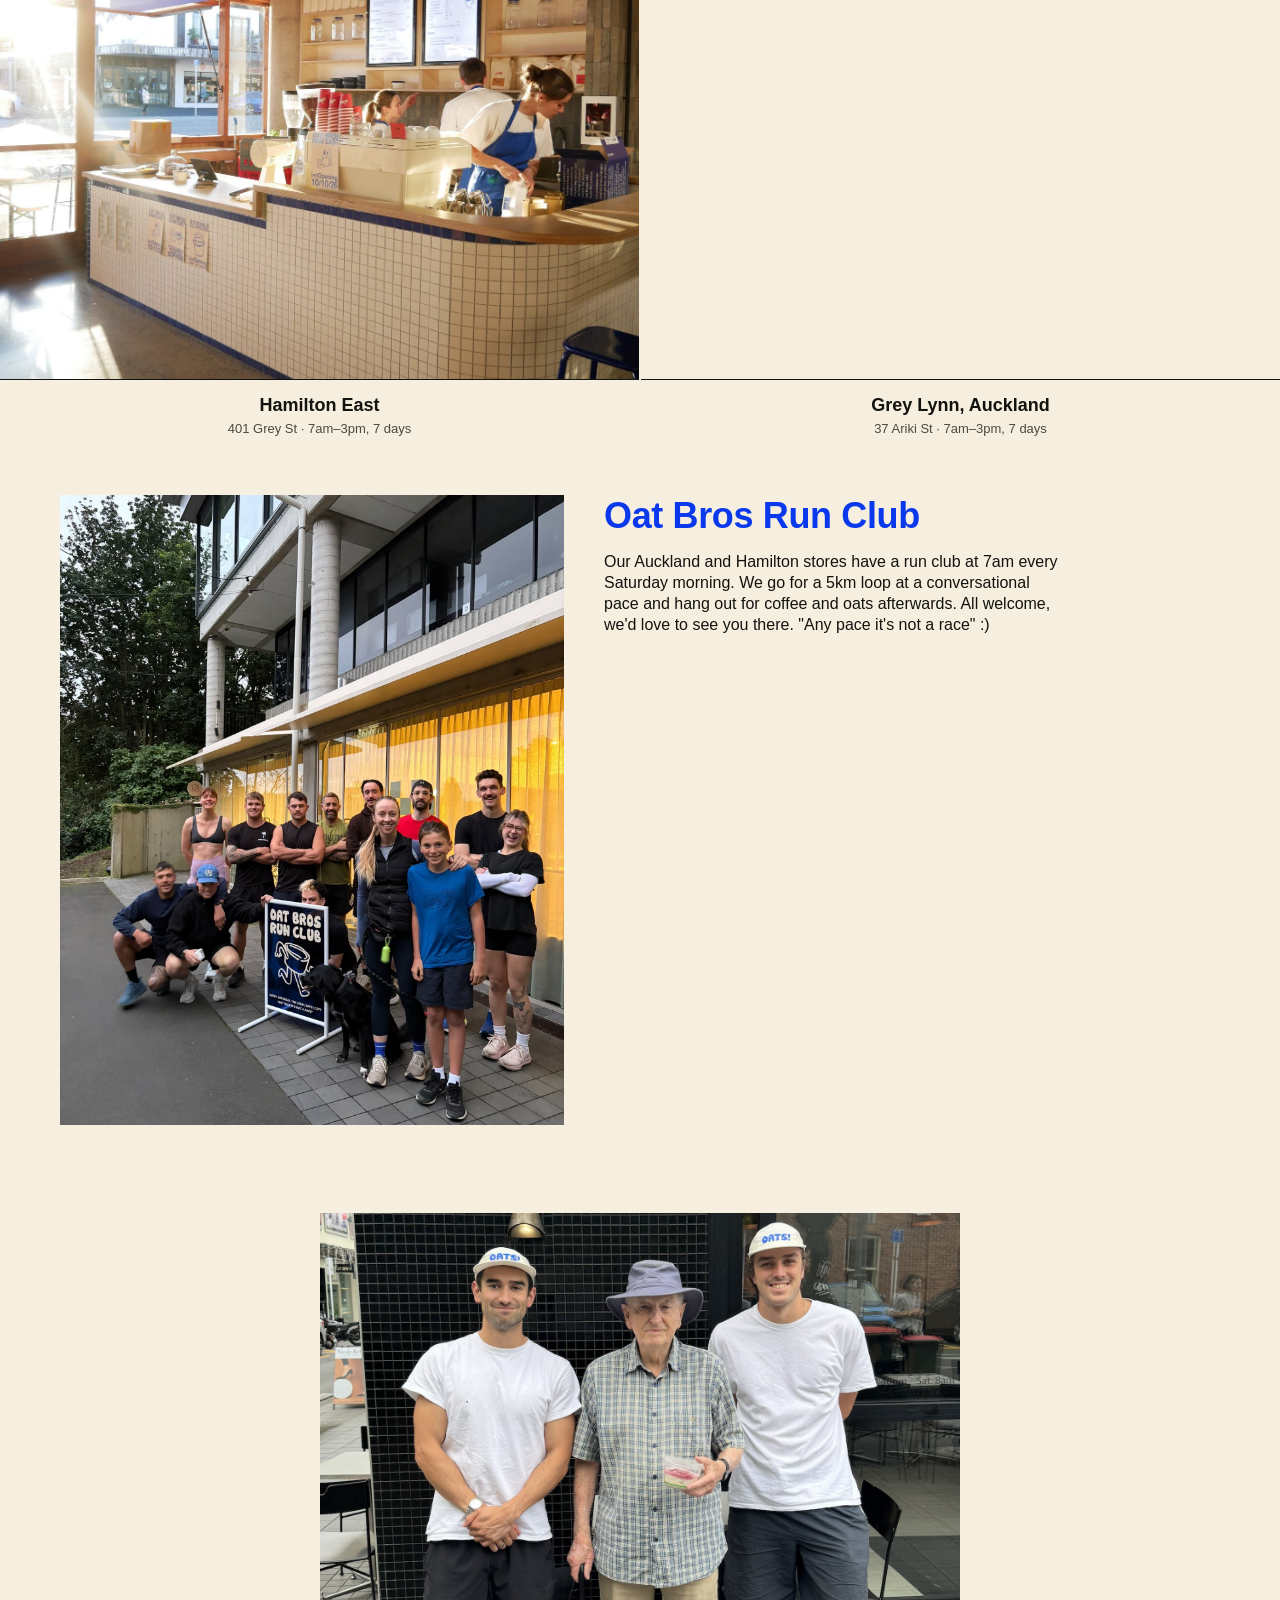
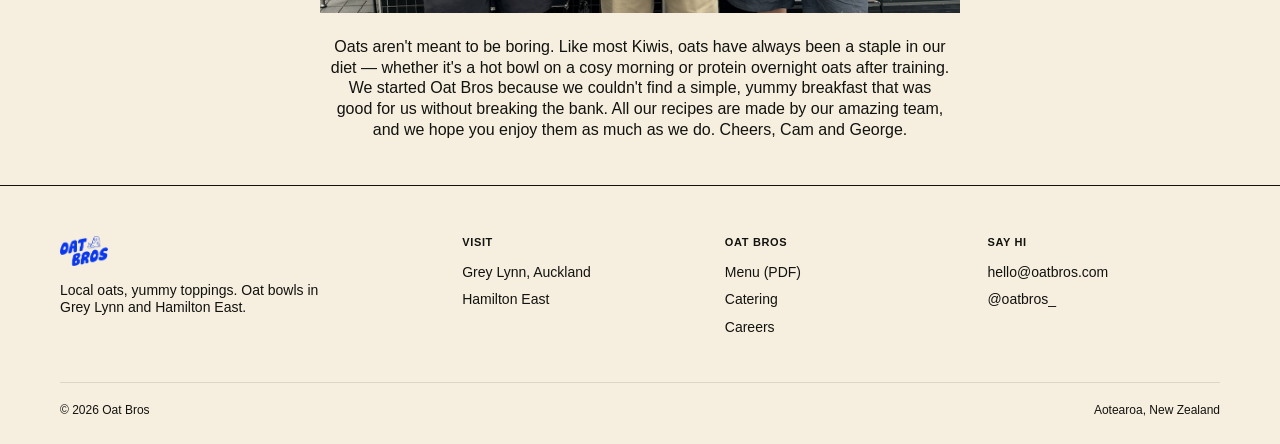
==== commit e309d391: "Swap Hamilton East photo for new store counter shot" ====
--- a/index.html
+++ b/index.html
@@ -67,7 +67,7 @@
 <div class="full-bleed">
   <div class="location-square-grid">
     <a class="location-block" href="https://maps.google.com/?q=401+Grey+St+Hamilton+East" target="_blank" rel="noopener">
-      <div class="photo-block"><img src="/oat-bros-hamilton-v3.jpg" alt="Oat Bros, Hamilton East"></div>
+      <div class="photo-block"><img src="/oat-bros-hamilton-east.jpg" alt="Oat Bros, Hamilton East"></div>
       <div class="location-caption">
         <h3>Hamilton East</h3>
         <p>401 Grey St · 7am–3pm, 7 days</p>
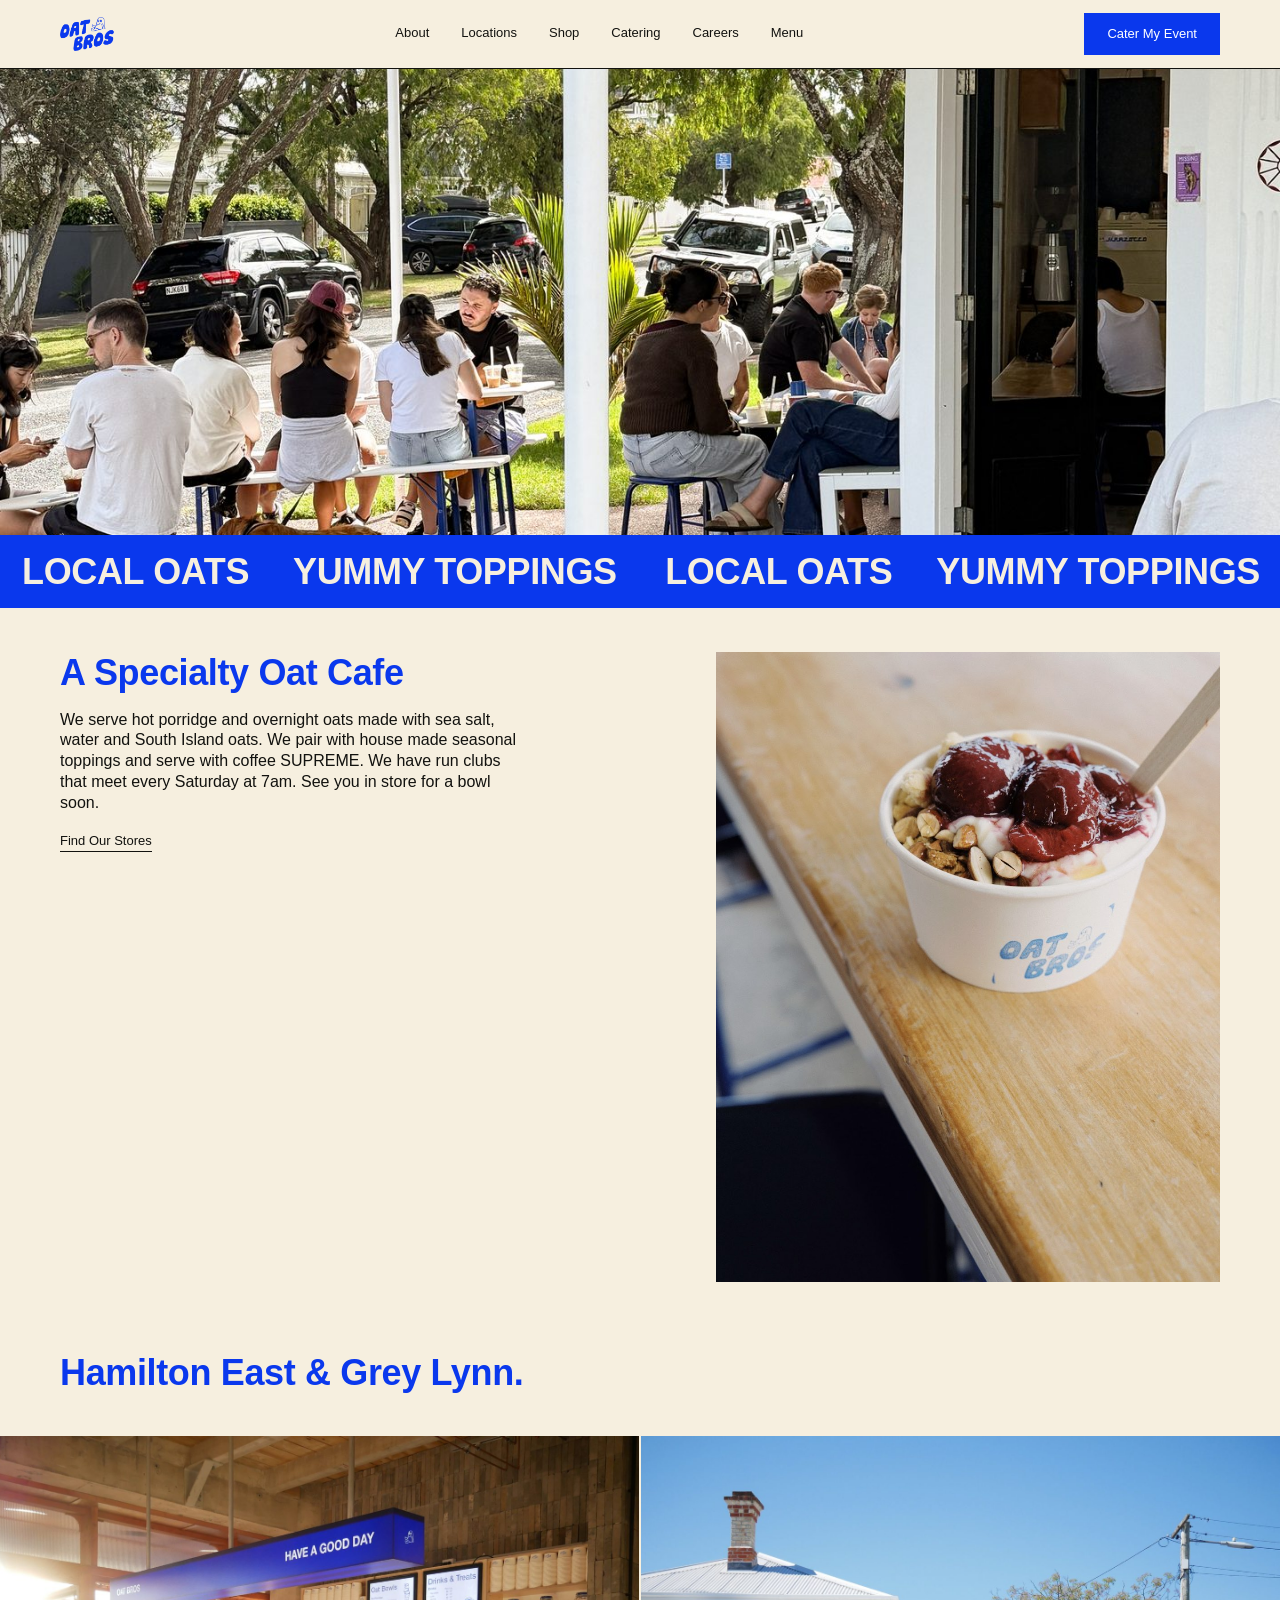
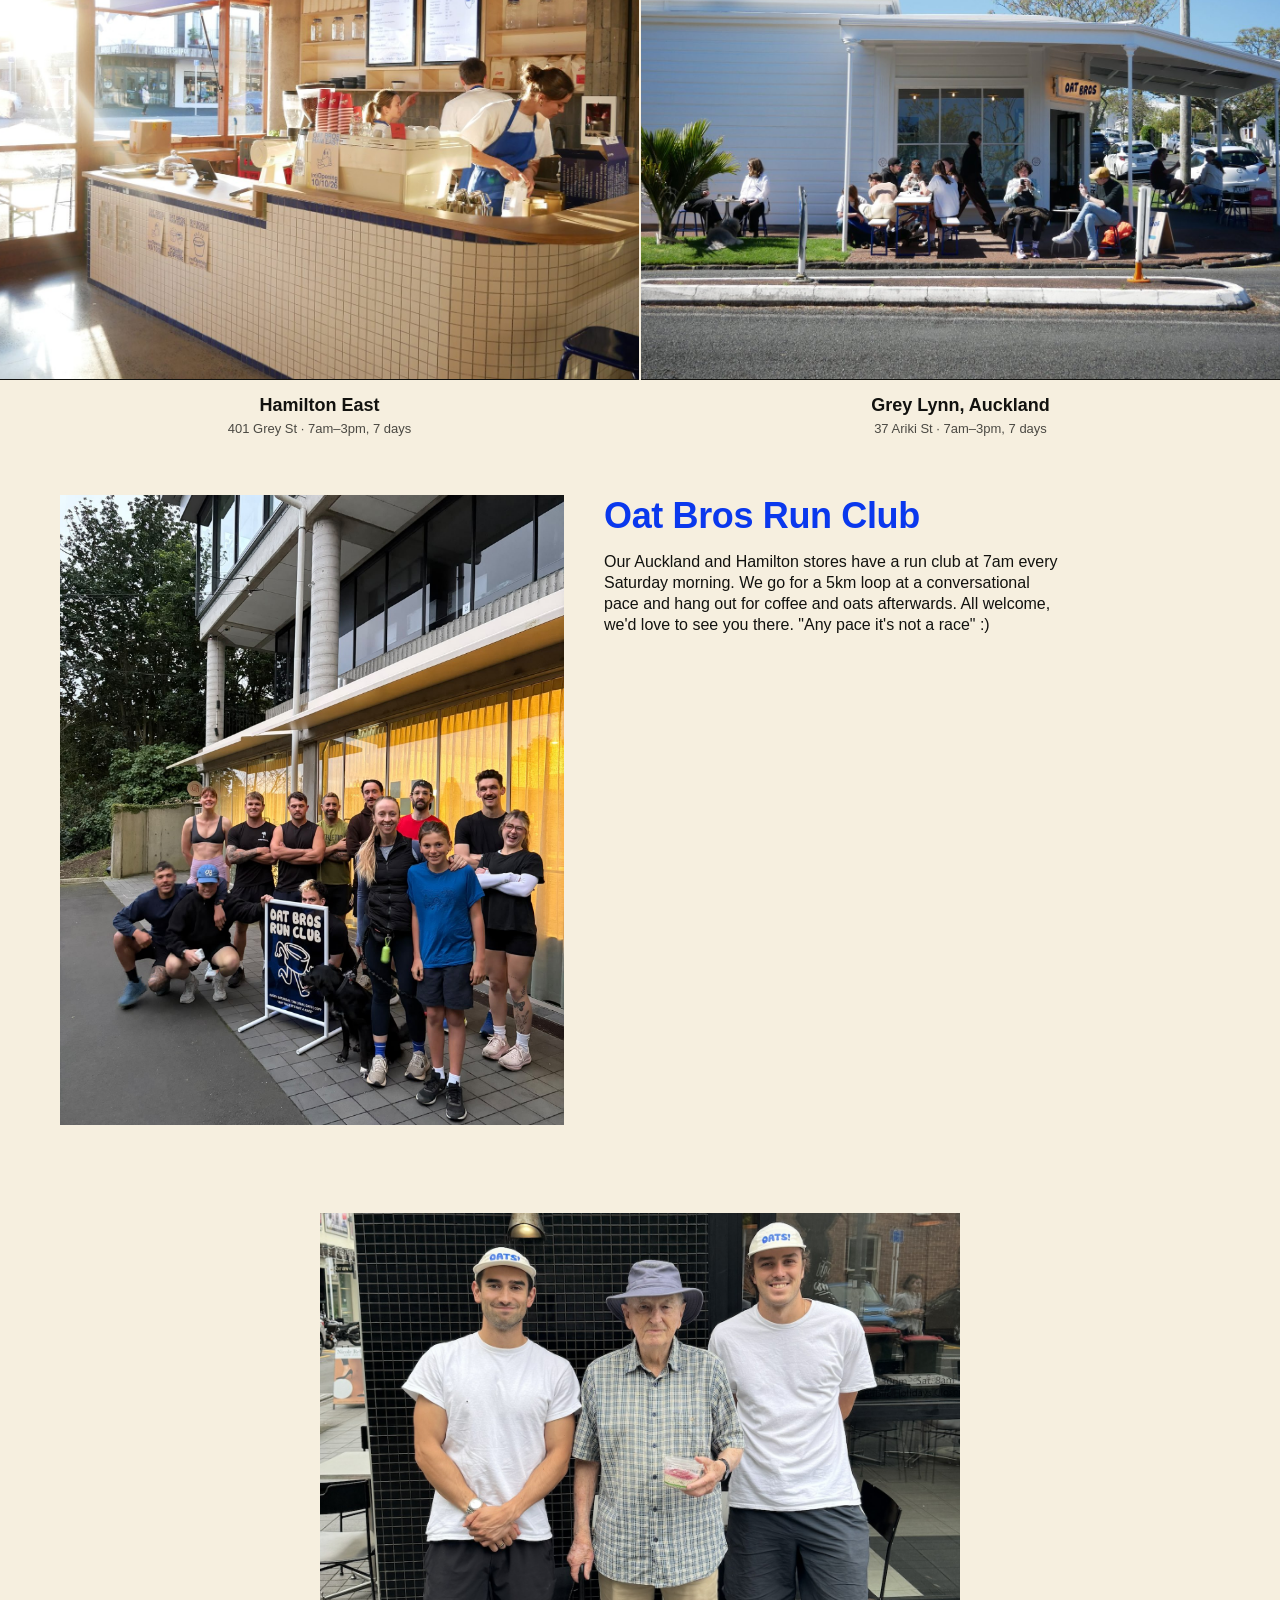
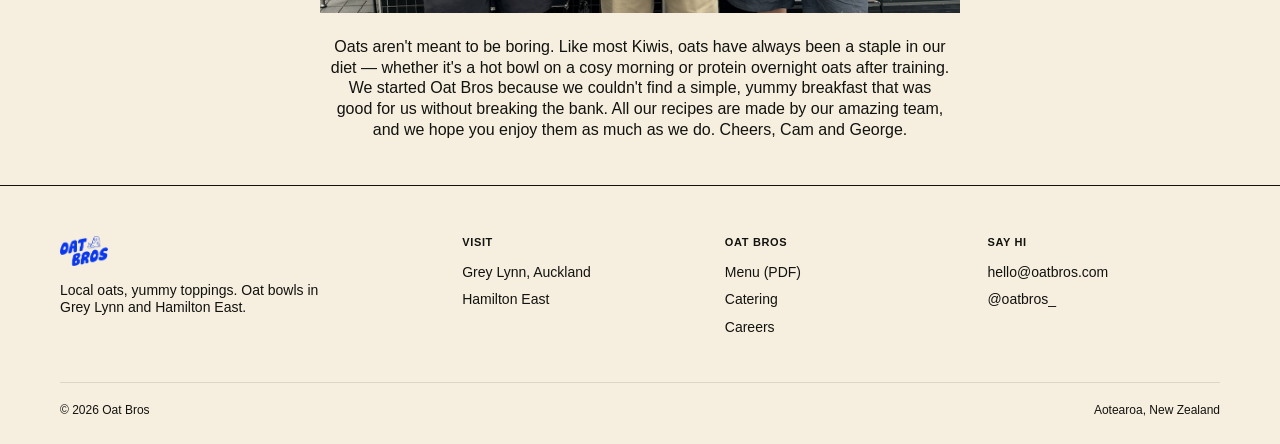
==== commit 68921816: "Host Grey Lynn photo locally (Drive link was dead)" ====
--- a/index.html
+++ b/index.html
@@ -74,7 +74,7 @@
       </div>
     </a>
     <a class="location-block" href="https://maps.google.com/?q=37+Ariki+St+Grey+Lynn+Auckland" target="_blank" rel="noopener">
-      <div class="photo-block"><img src="https://lh3.googleusercontent.com/d/19tlBKng0cqEWFcimpjnREJfvPkVw2Rhu=w1200" alt="Oat Bros, Grey Lynn"></div>
+      <div class="photo-block"><img src="/oat-bros-grey-lynn.jpg" alt="Oat Bros, Grey Lynn"></div>
       <div class="location-caption">
         <h3>Grey Lynn, Auckland</h3>
         <p>37 Ariki St · 7am–3pm, 7 days</p>
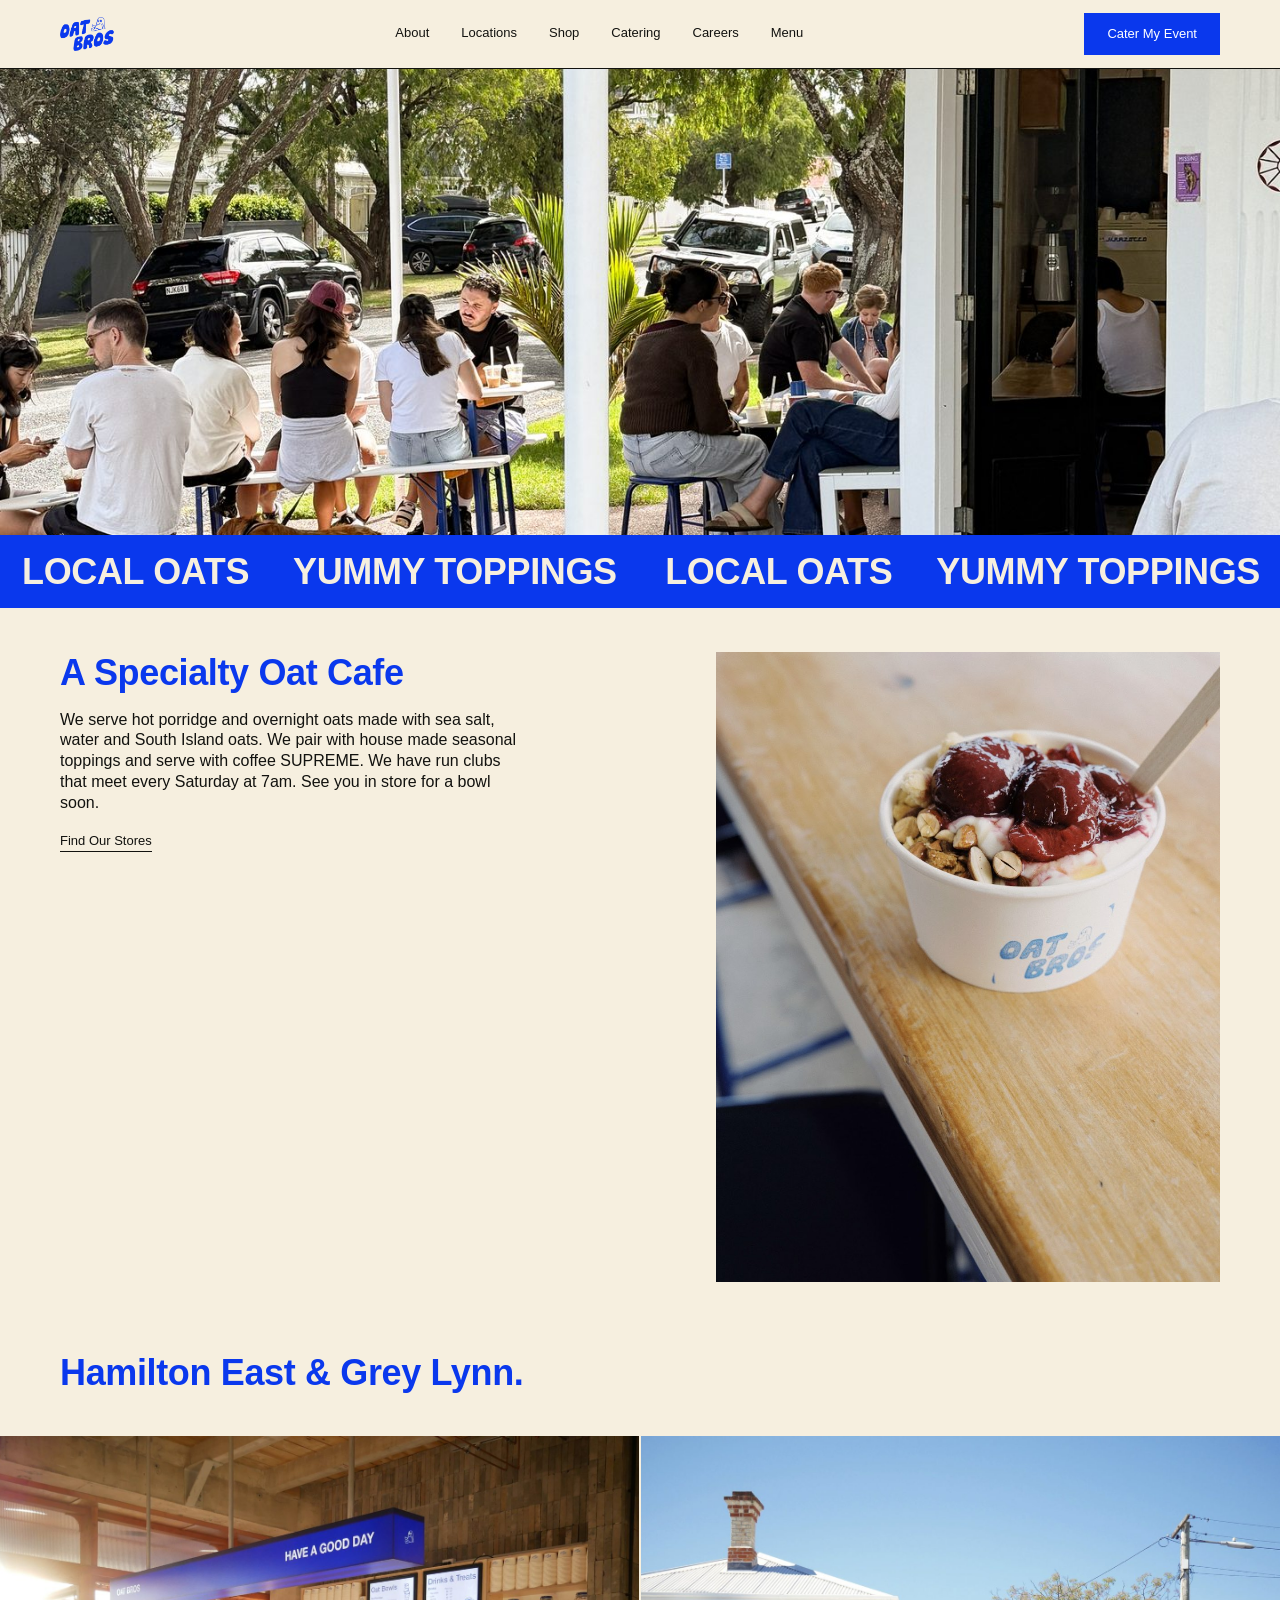
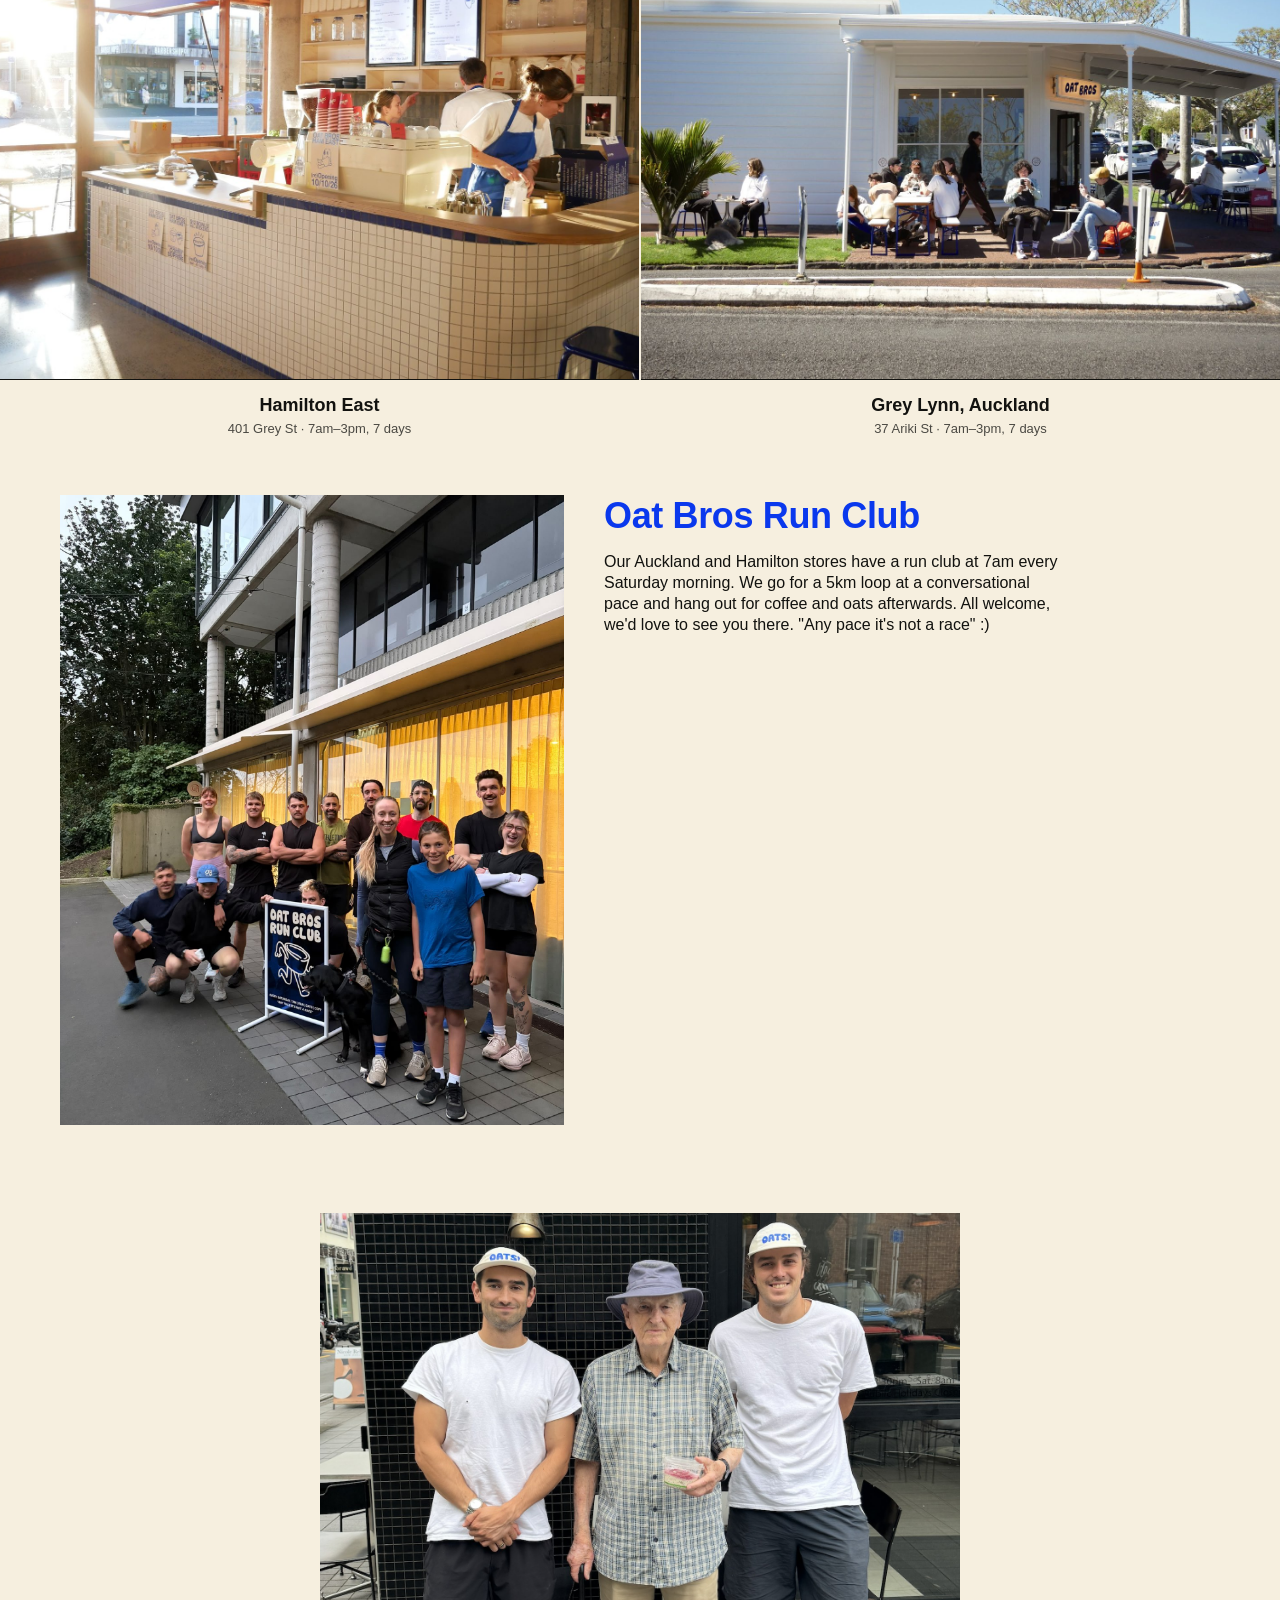
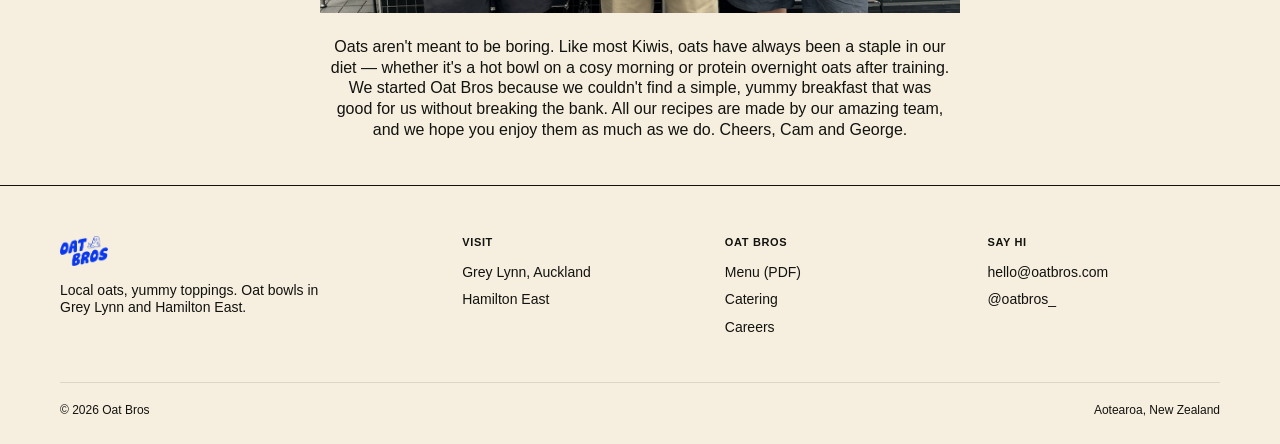
==== commit cb62c0a2: "Swap Grey Lynn photo for brighter edit" ====
--- a/index.html
+++ b/index.html
@@ -74,7 +74,7 @@
       </div>
     </a>
     <a class="location-block" href="https://maps.google.com/?q=37+Ariki+St+Grey+Lynn+Auckland" target="_blank" rel="noopener">
-      <div class="photo-block"><img src="/oat-bros-grey-lynn.jpg" alt="Oat Bros, Grey Lynn"></div>
+      <div class="photo-block"><img src="/oat-bros-grey-lynn-v2.jpg" alt="Oat Bros, Grey Lynn"></div>
       <div class="location-caption">
         <h3>Grey Lynn, Auckland</h3>
         <p>37 Ariki St · 7am–3pm, 7 days</p>
